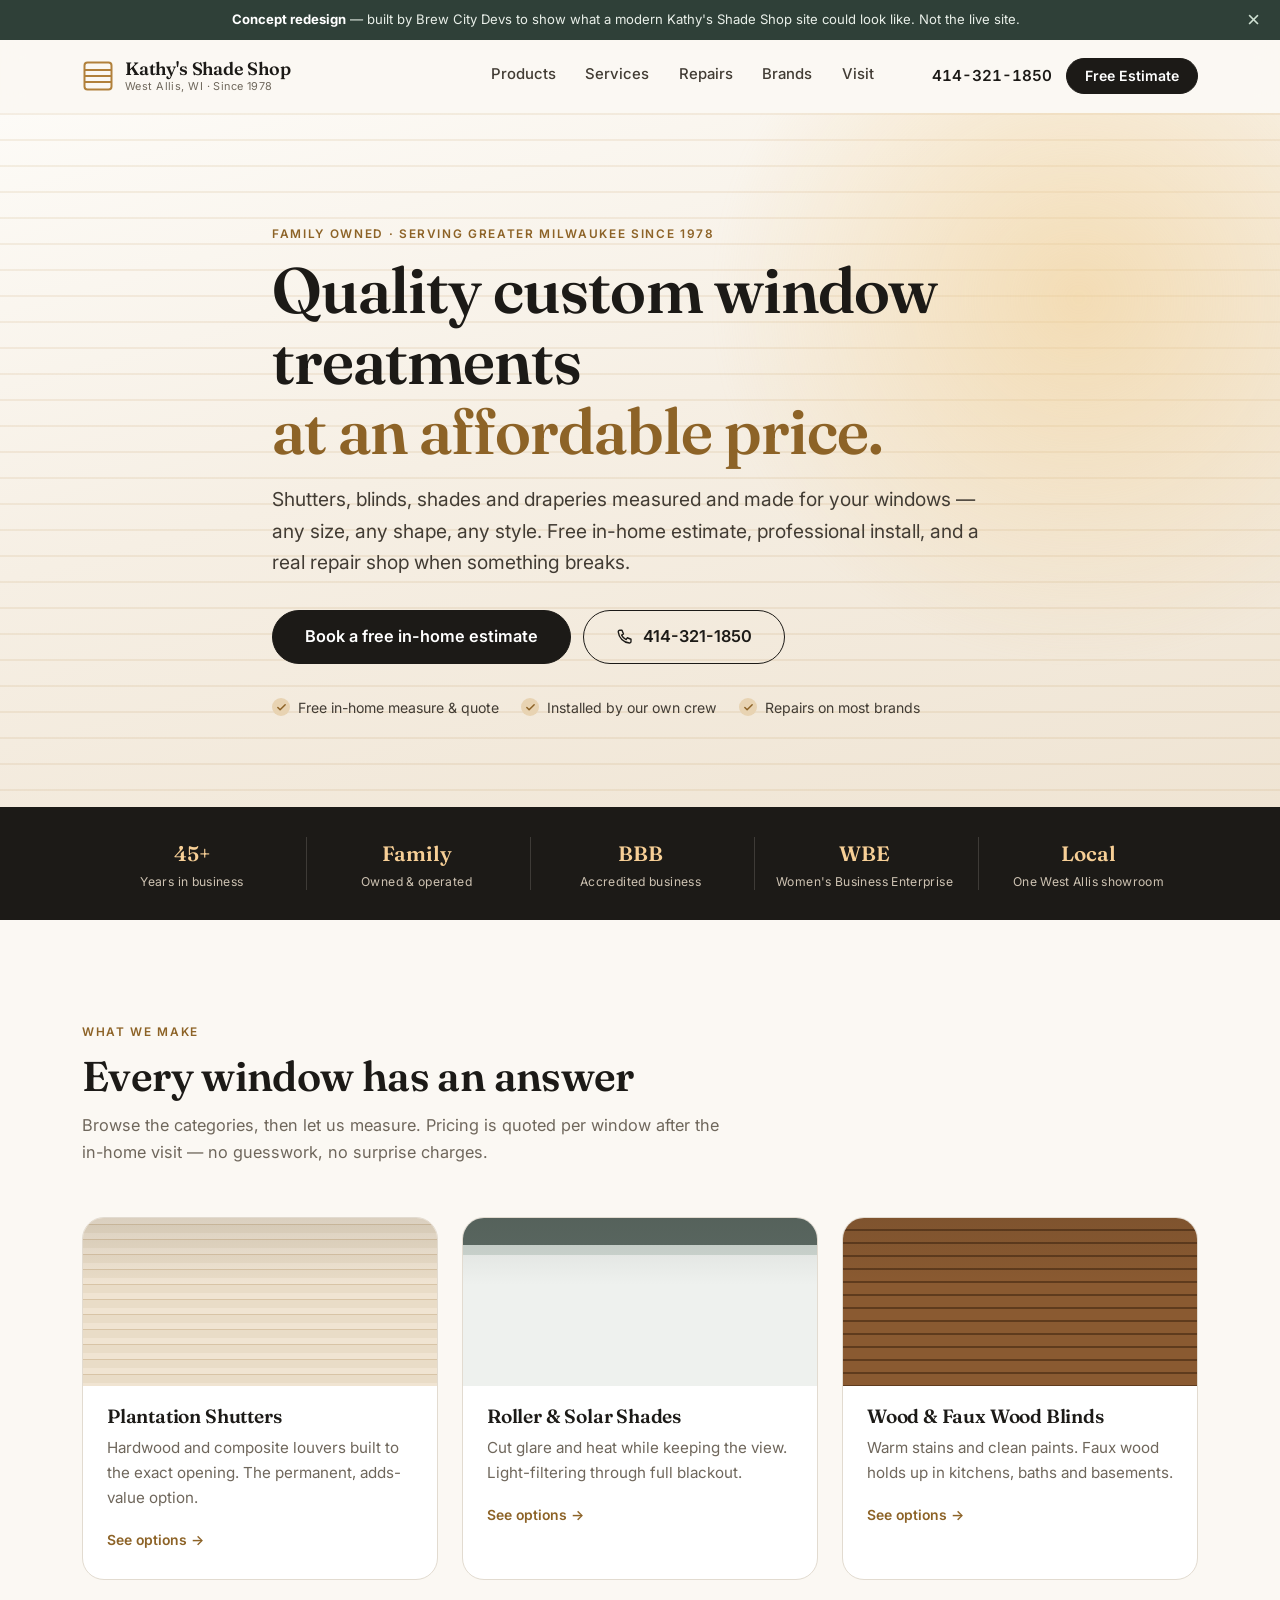
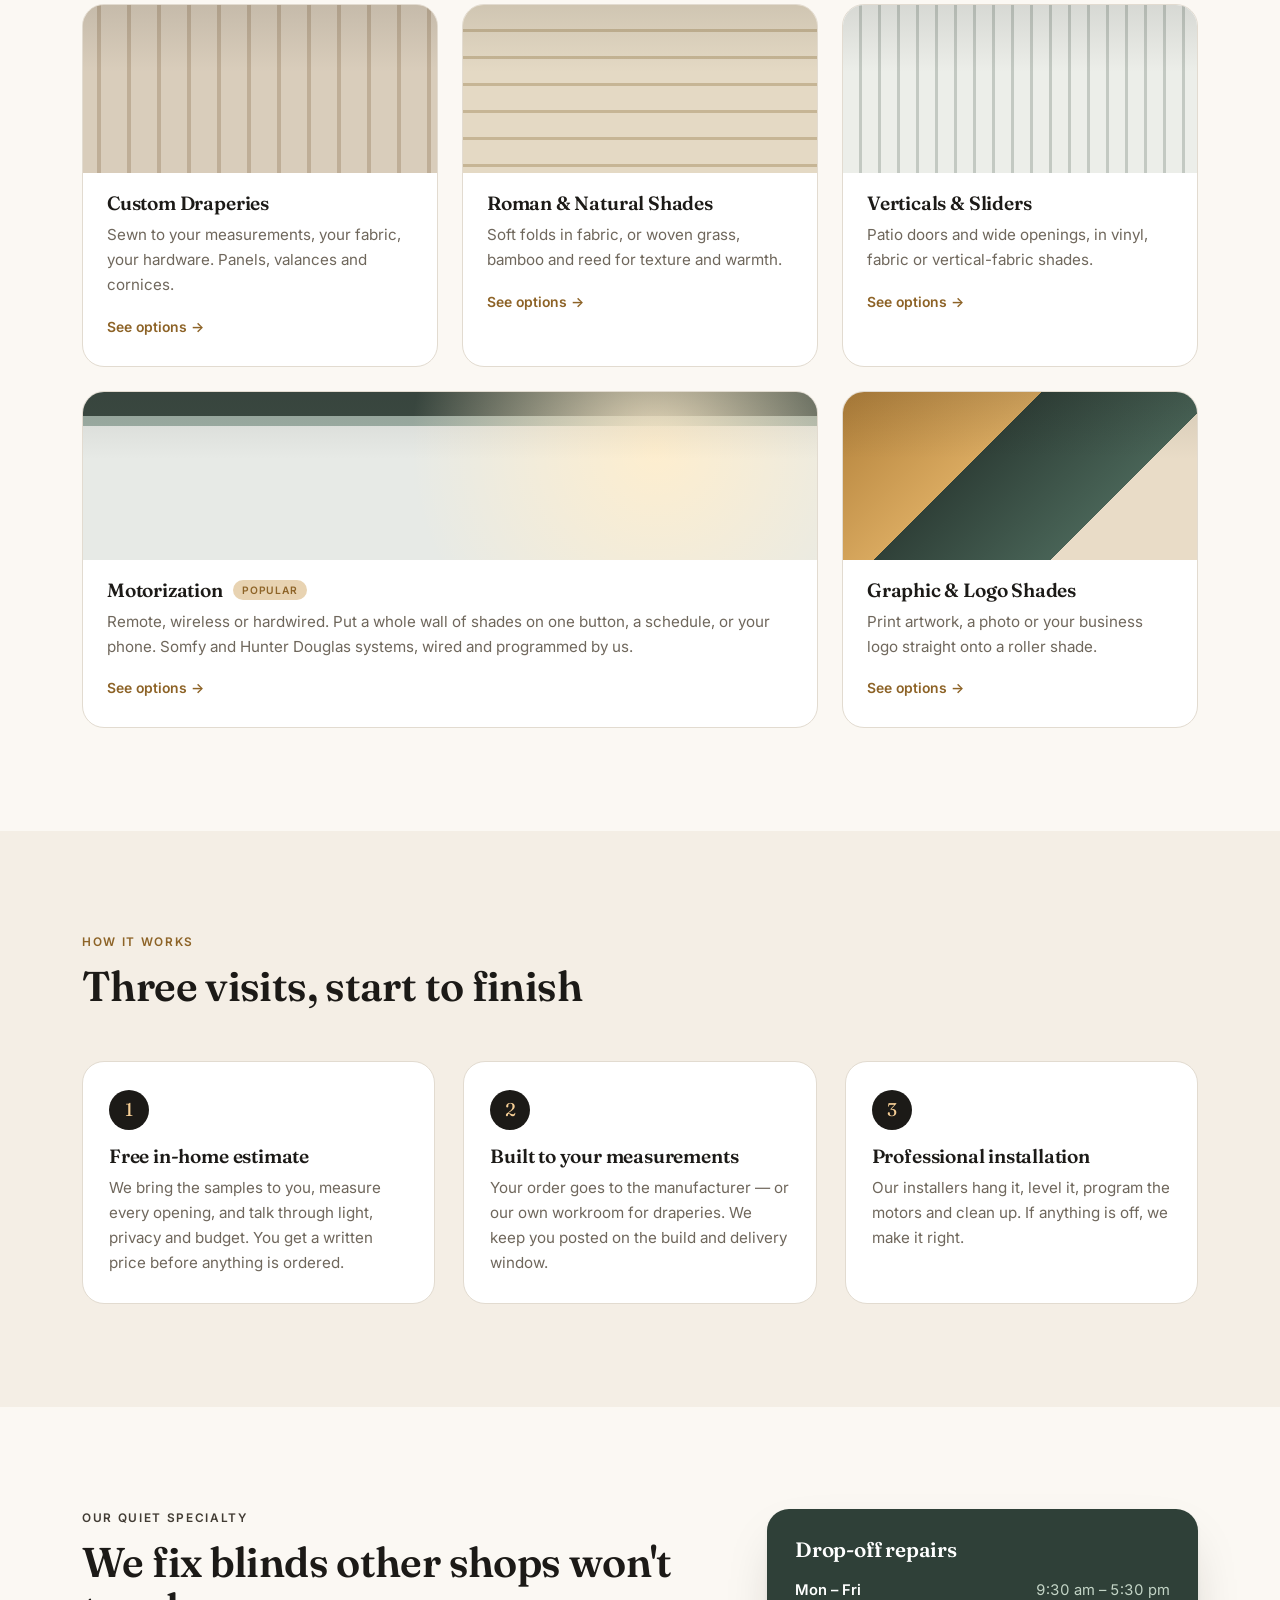
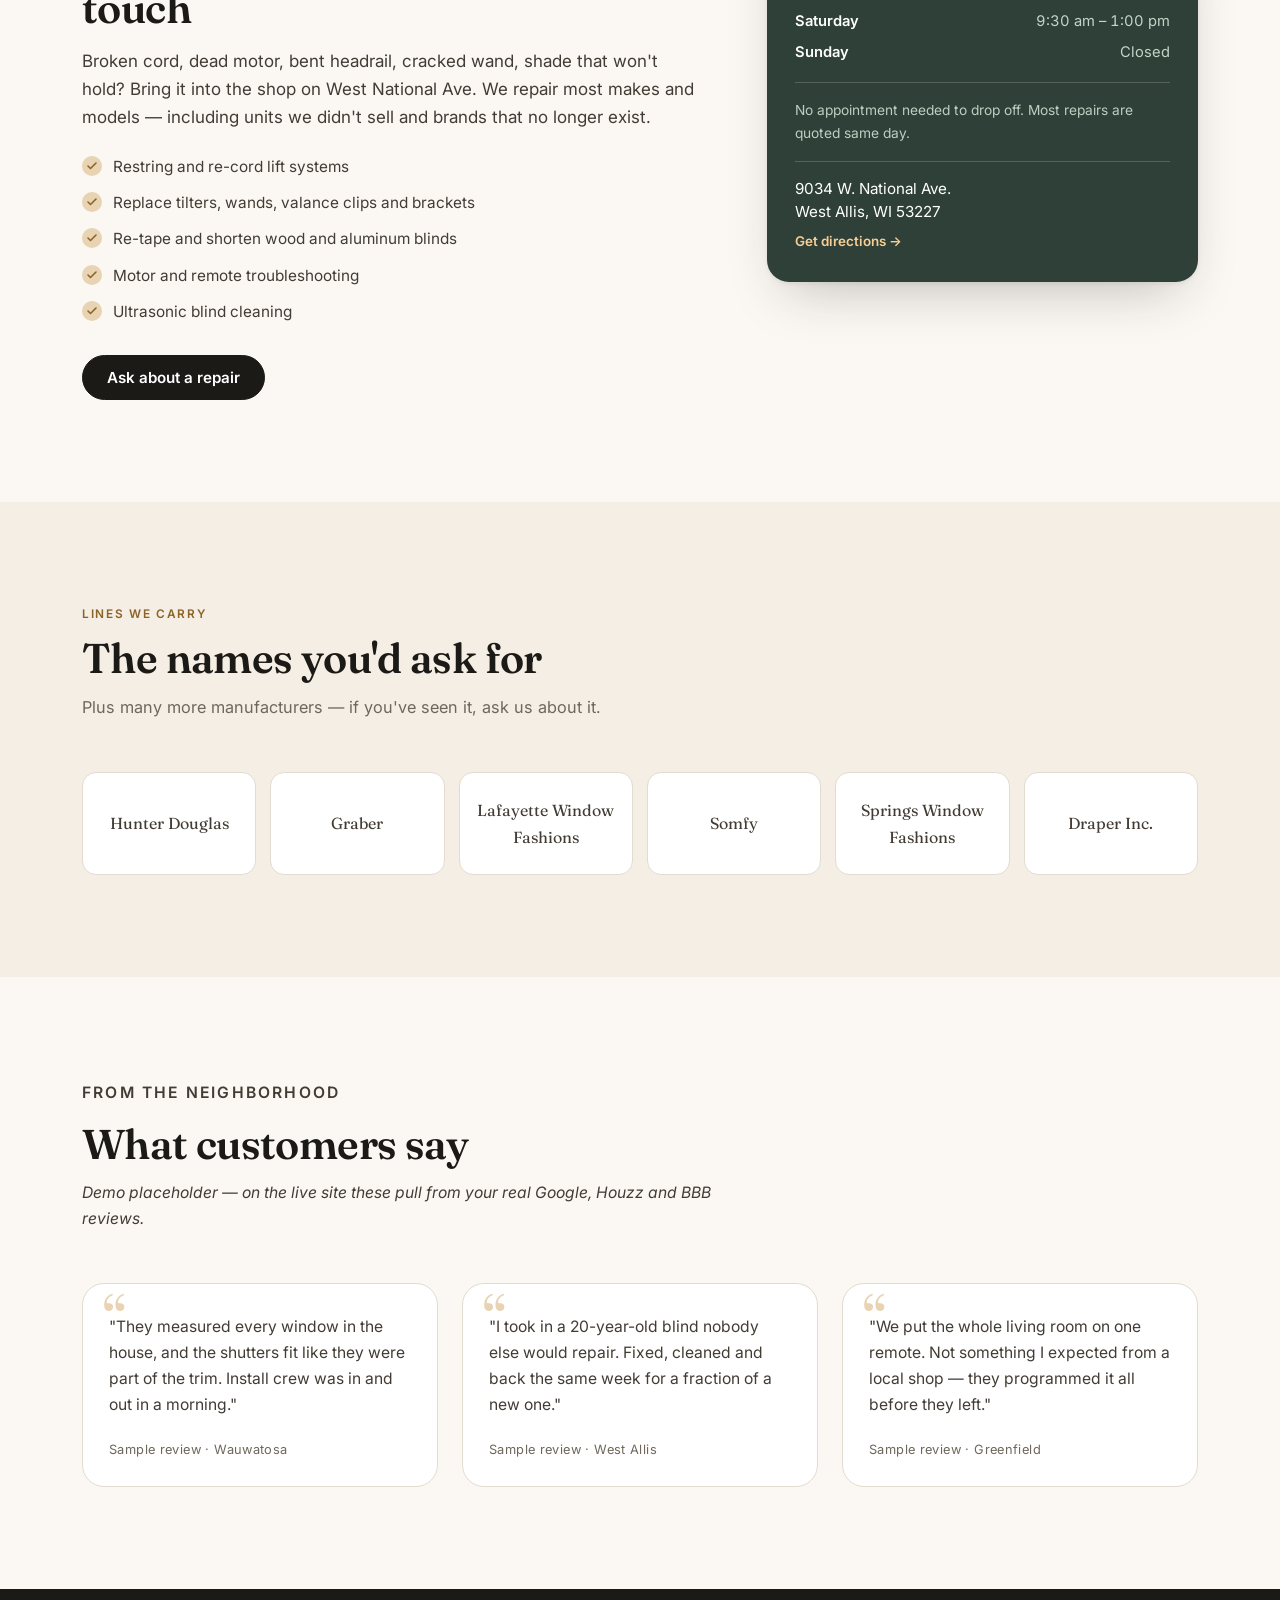
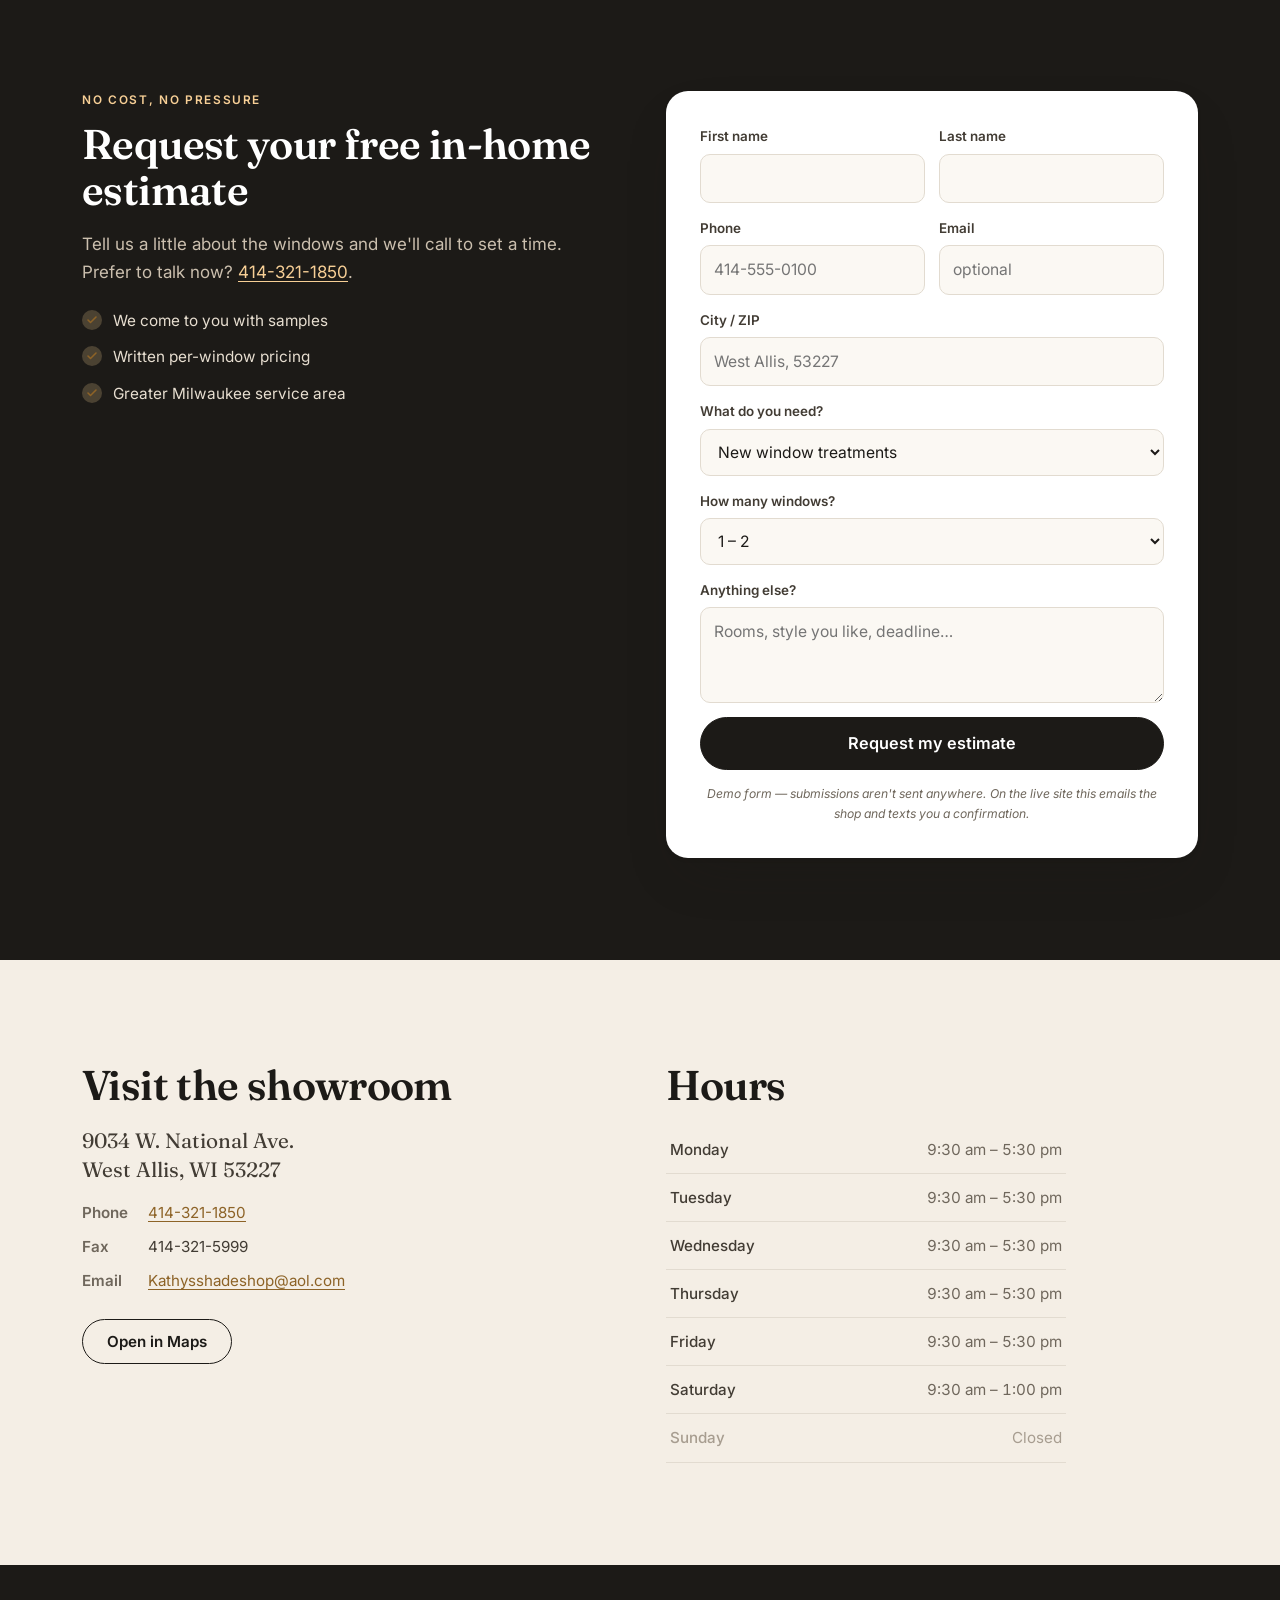
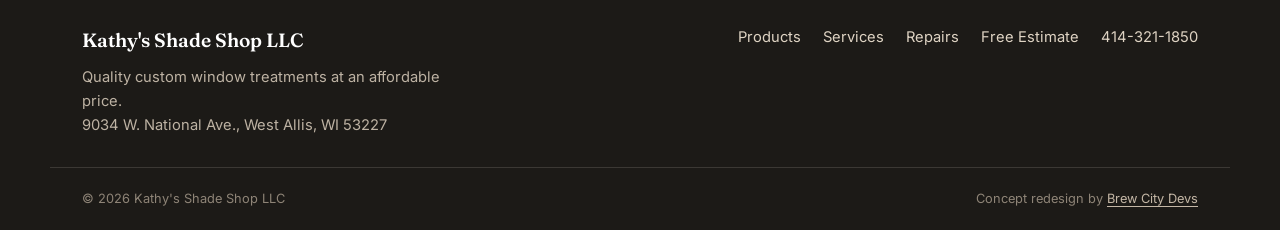
==== index.html @ c7f0d14b "Concept redesign for Kathy's Shade Shop Single-page static mockup built as a prospective-client pitc" ====
<!DOCTYPE html>
<html lang="en">
<head>
<meta charset="utf-8">
<meta name="viewport" content="width=device-width, initial-scale=1">
<title>Kathy's Shade Shop | Custom Window Treatments in West Allis, WI</title>
<meta name="description" content="Family-owned custom window treatment shop in West Allis, WI since 1978. Plantation shutters, blinds, roller shades, draperies and motorization. Free in-home estimates, professional installation and in-shop repairs. Call 414-321-1850.">
<link rel="canonical" href="https://kathysshadeshop.com/">
<!-- Demo only: keep this concept out of search results. Remove on the live site. -->
<meta name="robots" content="noindex, nofollow">
<meta property="og:title" content="Kathy's Shade Shop | Custom Window Treatments in West Allis, WI">
<meta property="og:description" content="Quality custom window treatments at an affordable price. Free in-home estimates. Serving Greater Milwaukee since 1978.">
<meta property="og:type" content="website">
<link rel="preconnect" href="https://fonts.googleapis.com">
<link rel="preconnect" href="https://fonts.gstatic.com" crossorigin>
<link href="https://fonts.googleapis.com/css2?family=Fraunces:opsz,wght@9..144,400;9..144,600;9..144,700&family=Inter:wght@400;500;600;700&display=swap" rel="stylesheet">
<link rel="stylesheet" href="styles.css">
<script type="application/ld+json">
{
  "@context": "https://schema.org",
  "@type": "HomeAndConstructionBusiness",
  "name": "Kathy's Shade Shop LLC",
  "image": "https://kathysshadeshop.com/og.jpg",
  "telephone": "+1-414-321-1850",
  "faxNumber": "+1-414-321-5999",
  "email": "Kathysshadeshop@aol.com",
  "address": {
    "@type": "PostalAddress",
    "streetAddress": "9034 W. National Ave.",
    "addressLocality": "West Allis",
    "addressRegion": "WI",
    "postalCode": "53227",
    "addressCountry": "US"
  },
  "openingHoursSpecification": [
    { "@type": "OpeningHoursSpecification", "dayOfWeek": ["Monday","Tuesday","Wednesday","Thursday","Friday"], "opens": "09:30", "closes": "17:30" },
    { "@type": "OpeningHoursSpecification", "dayOfWeek": "Saturday", "opens": "09:30", "closes": "13:00" }
  ],
  "priceRange": "$$",
  "areaServed": "Greater Milwaukee, WI"
}
</script>
</head>
<body>

<!-- Demo ribbon: remove this block on the live site -->
<div class="ribbon" id="ribbon">
  <span><strong>Concept redesign</strong> &mdash; built by Brew City Devs to show what a modern Kathy's Shade Shop site could look like. Not the live site.</span>
  <button class="ribbon__x" aria-label="Dismiss notice" id="ribbonX">&times;</button>
</div>

<a class="skip" href="#main">Skip to content</a>

<header class="site-header" id="header">
  <div class="wrap site-header__in">
    <a class="brand" href="#top">
      <span class="brand__mark" aria-hidden="true">
        <svg viewBox="0 0 32 32" width="32" height="32" fill="none"><rect x="2.5" y="2.5" width="27" height="27" rx="3" stroke="currentColor" stroke-width="2"/><path d="M2.5 10h27M2.5 16h27M2.5 22h27" stroke="currentColor" stroke-width="2"/></svg>
      </span>
      <span class="brand__txt">
        <strong>Kathy's Shade Shop</strong>
        <small>West Allis, WI &middot; Since 1978</small>
      </span>
    </a>

    <nav class="nav" id="nav" aria-label="Main">
      <a href="#products">Products</a>
      <a href="#services">Services</a>
      <a href="#repairs">Repairs</a>
      <a href="#brands">Brands</a>
      <a href="#visit">Visit</a>
    </nav>

    <div class="site-header__cta">
      <a class="tel" href="tel:+14143211850">414-321-1850</a>
      <a class="btn btn--sm" href="#quote">Free Estimate</a>
    </div>

    <button class="burger" id="burger" aria-label="Open menu" aria-expanded="false" aria-controls="nav">
      <span></span><span></span><span></span>
    </button>
  </div>
</header>

<main id="main">

  <!-- ───────────── HERO ───────────── -->
  <section class="hero" id="top">
    <div class="hero__art" aria-hidden="true">
      <div class="slats"></div>
      <div class="glow"></div>
    </div>
    <div class="wrap hero__in">
      <p class="eyebrow">Family owned &middot; Serving Greater Milwaukee since 1978</p>
      <h1>Quality custom window treatments<br><em>at an affordable price.</em></h1>
      <p class="lede">
        Shutters, blinds, shades and draperies measured and made for your windows &mdash;
        any size, any shape, any style. Free in-home estimate, professional install,
        and a real repair shop when something breaks.
      </p>
      <div class="hero__btns">
        <a class="btn btn--lg" href="#quote">Book a free in-home estimate</a>
        <a class="btn btn--ghost btn--lg" href="tel:+14143211850">
          <svg viewBox="0 0 24 24" width="18" height="18" fill="none" aria-hidden="true"><path d="M5 3h3l2 5-2.5 1.5a12 12 0 006 6L15 13l5 2v3a2 2 0 01-2.2 2A16.5 16.5 0 013 5.2 2 2 0 015 3z" stroke="currentColor" stroke-width="1.8" stroke-linejoin="round"/></svg>
          414-321-1850
        </a>
      </div>
      <ul class="hero__chips">
        <li>Free in-home measure &amp; quote</li>
        <li>Installed by our own crew</li>
        <li>Repairs on most brands</li>
      </ul>
    </div>
  </section>

  <!-- ───────────── TRUST ───────────── -->
  <section class="trust" aria-label="Credentials">
    <div class="wrap trust__in">
      <div class="trust__item"><b>45+</b><span>Years in business</span></div>
      <div class="trust__item"><b>Family</b><span>Owned &amp; operated</span></div>
      <div class="trust__item"><b>BBB</b><span>Accredited business</span></div>
      <div class="trust__item"><b>WBE</b><span>Women's Business Enterprise</span></div>
      <div class="trust__item"><b>Local</b><span>One West Allis showroom</span></div>
    </div>
  </section>

  <!-- ───────────── PRODUCTS ───────────── -->
  <section class="section" id="products">
    <div class="wrap">
      <header class="sec-head">
        <p class="eyebrow">What we make</p>
        <h2>Every window has an answer</h2>
        <p class="sec-head__sub">Browse the categories, then let us measure. Pricing is quoted per window after the in-home visit &mdash; no guesswork, no surprise charges.</p>
      </header>

      <div class="grid cards">
        <article class="card">
          <div class="card__img card__img--shutters" aria-hidden="true"></div>
          <h3>Plantation Shutters</h3>
          <p>Hardwood and composite louvers built to the exact opening. The permanent, adds-value option.</p>
          <span class="card__link">See options &rarr;</span>
        </article>

        <article class="card">
          <div class="card__img card__img--roller" aria-hidden="true"></div>
          <h3>Roller &amp; Solar Shades</h3>
          <p>Cut glare and heat while keeping the view. Light-filtering through full blackout.</p>
          <span class="card__link">See options &rarr;</span>
        </article>

        <article class="card">
          <div class="card__img card__img--wood" aria-hidden="true"></div>
          <h3>Wood &amp; Faux Wood Blinds</h3>
          <p>Warm stains and clean paints. Faux wood holds up in kitchens, baths and basements.</p>
          <span class="card__link">See options &rarr;</span>
        </article>

        <article class="card">
          <div class="card__img card__img--drapes" aria-hidden="true"></div>
          <h3>Custom Draperies</h3>
          <p>Sewn to your measurements, your fabric, your hardware. Panels, valances and cornices.</p>
          <span class="card__link">See options &rarr;</span>
        </article>

        <article class="card">
          <div class="card__img card__img--roman" aria-hidden="true"></div>
          <h3>Roman &amp; Natural Shades</h3>
          <p>Soft folds in fabric, or woven grass, bamboo and reed for texture and warmth.</p>
          <span class="card__link">See options &rarr;</span>
        </article>

        <article class="card">
          <div class="card__img card__img--vertical" aria-hidden="true"></div>
          <h3>Verticals &amp; Sliders</h3>
          <p>Patio doors and wide openings, in vinyl, fabric or vertical-fabric shades.</p>
          <span class="card__link">See options &rarr;</span>
        </article>

        <article class="card card--wide">
          <div class="card__img card__img--motor" aria-hidden="true"></div>
          <h3>Motorization <span class="tag">Popular</span></h3>
          <p>Remote, wireless or hardwired. Put a whole wall of shades on one button, a schedule, or your phone. Somfy and Hunter Douglas systems, wired and programmed by us.</p>
          <span class="card__link">See options &rarr;</span>
        </article>

        <article class="card">
          <div class="card__img card__img--graphic" aria-hidden="true"></div>
          <h3>Graphic &amp; Logo Shades</h3>
          <p>Print artwork, a photo or your business logo straight onto a roller shade.</p>
          <span class="card__link">See options &rarr;</span>
        </article>
      </div>
    </div>
  </section>

  <!-- ───────────── SERVICES ───────────── -->
  <section class="section section--alt" id="services">
    <div class="wrap">
      <header class="sec-head">
        <p class="eyebrow">How it works</p>
        <h2>Three visits, start to finish</h2>
      </header>

      <ol class="steps">
        <li>
          <span class="steps__n">1</span>
          <h3>Free in-home estimate</h3>
          <p>We bring the samples to you, measure every opening, and talk through light, privacy and budget. You get a written price before anything is ordered.</p>
        </li>
        <li>
          <span class="steps__n">2</span>
          <h3>Built to your measurements</h3>
          <p>Your order goes to the manufacturer &mdash; or our own workroom for draperies. We keep you posted on the build and delivery window.</p>
        </li>
        <li>
          <span class="steps__n">3</span>
          <h3>Professional installation</h3>
          <p>Our installers hang it, level it, program the motors and clean up. If anything is off, we make it right.</p>
        </li>
      </ol>
    </div>
  </section>

  <!-- ───────────── REPAIRS ───────────── -->
  <section class="section split" id="repairs">
    <div class="wrap split__in">
      <div class="split__text">
        <p class="eyebrow">Our quiet specialty</p>
        <h2>We fix blinds other shops won't touch</h2>
        <p>Broken cord, dead motor, bent headrail, cracked wand, shade that won't hold? Bring it into the shop on West National Ave. We repair most makes and models &mdash; including units we didn't sell and brands that no longer exist.</p>
        <ul class="ticks">
          <li>Restring and re-cord lift systems</li>
          <li>Replace tilters, wands, valance clips and brackets</li>
          <li>Re-tape and shorten wood and aluminum blinds</li>
          <li>Motor and remote troubleshooting</li>
          <li>Ultrasonic blind cleaning</li>
        </ul>
        <a class="btn" href="#quote">Ask about a repair</a>
      </div>
      <aside class="repair-card">
        <h3>Drop-off repairs</h3>
        <p class="repair-card__hours">
          <b>Mon &ndash; Fri</b><span>9:30 am &ndash; 5:30 pm</span>
          <b>Saturday</b><span>9:30 am &ndash; 1:00 pm</span>
          <b>Sunday</b><span>Closed</span>
        </p>
        <p class="repair-card__note">No appointment needed to drop off. Most repairs are quoted same day.</p>
        <a class="repair-card__addr" href="https://maps.google.com/?q=9034+W+National+Ave,+West+Allis,+WI+53227" target="_blank" rel="noopener">
          9034 W. National Ave.<br>West Allis, WI 53227
          <span>Get directions &rarr;</span>
        </a>
      </aside>
    </div>
  </section>

  <!-- ───────────── BRANDS ───────────── -->
  <section class="section section--alt" id="brands">
    <div class="wrap">
      <header class="sec-head">
        <p class="eyebrow">Lines we carry</p>
        <h2>The names you'd ask for</h2>
        <p class="sec-head__sub">Plus many more manufacturers &mdash; if you've seen it, ask us about it.</p>
      </header>
      <ul class="brands">
        <li>Hunter Douglas</li>
        <li>Graber</li>
        <li>Lafayette Window Fashions</li>
        <li>Somfy</li>
        <li>Springs Window Fashions</li>
        <li>Draper Inc.</li>
      </ul>
    </div>
  </section>

  <!-- ───────────── TESTIMONIALS (placeholder copy) ───────────── -->
  <section class="section quotes" aria-label="Customer reviews">
    <div class="wrap">
      <header class="sec-head">
        <p class="eyebrow">From the neighborhood</p>
        <h2>What customers say</h2>
        <p class="sec-head__sub demo-note">Demo placeholder &mdash; on the live site these pull from your real Google, Houzz and BBB reviews.</p>
      </header>
      <div class="grid quotes__grid">
        <blockquote>
          <p>"They measured every window in the house, and the shutters fit like they were part of the trim. Install crew was in and out in a morning."</p>
          <cite>Sample review &middot; Wauwatosa</cite>
        </blockquote>
        <blockquote>
          <p>"I took in a 20-year-old blind nobody else would repair. Fixed, cleaned and back the same week for a fraction of a new one."</p>
          <cite>Sample review &middot; West Allis</cite>
        </blockquote>
        <blockquote>
          <p>"We put the whole living room on one remote. Not something I expected from a local shop &mdash; they programmed it all before they left."</p>
          <cite>Sample review &middot; Greenfield</cite>
        </blockquote>
      </div>
    </div>
  </section>

  <!-- ───────────── QUOTE FORM ───────────── -->
  <section class="section quote" id="quote">
    <div class="wrap quote__in">
      <div class="quote__copy">
        <p class="eyebrow">No cost, no pressure</p>
        <h2>Request your free in-home estimate</h2>
        <p>Tell us a little about the windows and we'll call to set a time. Prefer to talk now? <a href="tel:+14143211850">414-321-1850</a>.</p>
        <ul class="ticks ticks--light">
          <li>We come to you with samples</li>
          <li>Written per-window pricing</li>
          <li>Greater Milwaukee service area</li>
        </ul>
      </div>

      <form class="form" id="quoteForm" novalidate>
        <div class="form__row">
          <label>First name<input type="text" name="first" required autocomplete="given-name"></label>
          <label>Last name<input type="text" name="last" required autocomplete="family-name"></label>
        </div>
        <div class="form__row">
          <label>Phone<input type="tel" name="phone" required autocomplete="tel" placeholder="414-555-0100"></label>
          <label>Email<input type="email" name="email" autocomplete="email" placeholder="optional"></label>
        </div>
        <label>City / ZIP<input type="text" name="city" autocomplete="address-level2" placeholder="West Allis, 53227"></label>
        <label>What do you need?
          <select name="need">
            <option>New window treatments</option>
            <option>Motorization</option>
            <option>Repair an existing blind or shade</option>
            <option>Commercial / business project</option>
            <option>Not sure yet</option>
          </select>
        </label>
        <label>How many windows?
          <select name="count">
            <option>1 &ndash; 2</option>
            <option>3 &ndash; 5</option>
            <option>6 &ndash; 10</option>
            <option>Whole house</option>
          </select>
        </label>
        <label>Anything else?<textarea name="notes" rows="3" placeholder="Rooms, style you like, deadline&hellip;"></textarea></label>
        <button class="btn btn--lg btn--full" type="submit">Request my estimate</button>
        <p class="form__fine">Demo form &mdash; submissions aren't sent anywhere. On the live site this emails the shop and texts you a confirmation.</p>
        <p class="form__ok" id="formOk" role="status" hidden>Thanks! On the live site, Kathy's would have this in the inbox already. We'd call within one business day.</p>
      </form>
    </div>
  </section>

  <!-- ───────────── VISIT ───────────── -->
  <section class="section section--alt" id="visit">
    <div class="wrap visit">
      <div class="visit__col">
        <h2>Visit the showroom</h2>
        <p class="visit__addr">9034 W. National Ave.<br>West Allis, WI 53227</p>
        <dl class="visit__dl">
          <dt>Phone</dt><dd><a href="tel:+14143211850">414-321-1850</a></dd>
          <dt>Fax</dt><dd>414-321-5999</dd>
          <dt>Email</dt><dd><a href="mailto:Kathysshadeshop@aol.com">Kathysshadeshop@aol.com</a></dd>
        </dl>
        <a class="btn btn--ghost" href="https://maps.google.com/?q=9034+W+National+Ave,+West+Allis,+WI+53227" target="_blank" rel="noopener">Open in Maps</a>
      </div>
      <div class="visit__col">
        <h2>Hours</h2>
        <table class="hours">
          <tr><th>Monday</th><td>9:30 am &ndash; 5:30 pm</td></tr>
          <tr><th>Tuesday</th><td>9:30 am &ndash; 5:30 pm</td></tr>
          <tr><th>Wednesday</th><td>9:30 am &ndash; 5:30 pm</td></tr>
          <tr><th>Thursday</th><td>9:30 am &ndash; 5:30 pm</td></tr>
          <tr><th>Friday</th><td>9:30 am &ndash; 5:30 pm</td></tr>
          <tr><th>Saturday</th><td>9:30 am &ndash; 1:00 pm</td></tr>
          <tr class="is-closed"><th>Sunday</th><td>Closed</td></tr>
        </table>
      </div>
    </div>
  </section>

</main>

<footer class="site-footer">
  <div class="wrap site-footer__in">
    <div>
      <strong>Kathy's Shade Shop LLC</strong>
      <p>Quality custom window treatments at an affordable price.<br>9034 W. National Ave., West Allis, WI 53227</p>
    </div>
    <nav aria-label="Footer">
      <a href="#products">Products</a>
      <a href="#services">Services</a>
      <a href="#repairs">Repairs</a>
      <a href="#quote">Free Estimate</a>
      <a href="tel:+14143211850">414-321-1850</a>
    </nav>
  </div>
  <div class="wrap site-footer__fine">
    <span>&copy; <span id="yr">2026</span> Kathy's Shade Shop LLC</span>
    <span>Concept redesign by <a href="#top">Brew City Devs</a></span>
  </div>
</footer>

<!-- Mobile sticky action bar -->
<div class="dock">
  <a href="tel:+14143211850">
    <svg viewBox="0 0 24 24" width="18" height="18" fill="none" aria-hidden="true"><path d="M5 3h3l2 5-2.5 1.5a12 12 0 006 6L15 13l5 2v3a2 2 0 01-2.2 2A16.5 16.5 0 013 5.2 2 2 0 015 3z" stroke="currentColor" stroke-width="1.8" stroke-linejoin="round"/></svg>
    Call
  </a>
  <a href="#quote" class="dock__primary">Free Estimate</a>
</div>

<script src="script.js"></script>
</body>
</html>
---- styles.css ----
/* ============================================================
   Kathy's Shade Shop — concept redesign
   Brew City Devs. Single stylesheet, no build step.
   ============================================================ */

:root{
  --ink:#1c1a17;
  --ink-2:#423c34;
  --muted:#6f675c;
  --line:#e2dbd0;
  --paper:#fbf8f3;
  --paper-2:#f4eee5;
  --white:#fff;

  --brass:#b1803a;
  --brass-dk:#8d6327;
  --brass-lt:#e8d3b2;
  --forest:#2f4038;

  --r:14px;
  --r-lg:22px;
  --shadow:0 1px 2px rgba(28,26,23,.05), 0 8px 24px -12px rgba(28,26,23,.18);
  --shadow-lg:0 2px 4px rgba(28,26,23,.05), 0 24px 56px -20px rgba(28,26,23,.28);
  --wrap:1180px;
  --head-h:72px;
}

*,*::before,*::after{box-sizing:border-box}
html{scroll-behavior:smooth;scroll-padding-top:calc(var(--head-h) + 16px);-webkit-text-size-adjust:100%}
body{
  margin:0;
  background:var(--paper);
  color:var(--ink);
  font:400 17px/1.65 Inter,system-ui,-apple-system,"Segoe UI",sans-serif;
  -webkit-font-smoothing:antialiased;
}
img{max-width:100%;display:block}
a{color:var(--brass-dk);text-decoration-thickness:1px;text-underline-offset:3px}
h1,h2,h3{font-family:Fraunces,Georgia,serif;font-weight:600;line-height:1.1;letter-spacing:-.015em;margin:0}
h1{font-size:clamp(2.3rem,5.4vw,4rem)}
h2{font-size:clamp(1.75rem,3.4vw,2.6rem)}
h3{font-size:1.2rem;letter-spacing:-.01em}
p{margin:0 0 1rem}
.wrap{max-width:var(--wrap);margin-inline:auto;padding-inline:clamp(18px,4vw,32px)}

.skip{position:absolute;left:-9999px}
.skip:focus{left:12px;top:12px;z-index:200;background:var(--ink);color:#fff;padding:10px 16px;border-radius:8px}
:focus-visible{outline:2.5px solid var(--brass);outline-offset:3px;border-radius:4px}

.eyebrow{
  font-size:.74rem;font-weight:600;letter-spacing:.14em;text-transform:uppercase;
  color:var(--brass-dk);margin:0 0 .7rem;
}

/* ---------- demo ribbon ---------- */
.ribbon{
  display:flex;align-items:center;gap:14px;justify-content:center;
  background:var(--forest);color:#e9efe9;
  font-size:.82rem;padding:9px 48px 9px 20px;text-align:center;position:relative;
}
.ribbon strong{color:#fff}
.ribbon.is-gone{display:none}
.ribbon__x{
  position:absolute;right:12px;top:50%;transform:translateY(-50%);
  background:none;border:0;color:#cfe0d2;font-size:1.4rem;line-height:1;cursor:pointer;padding:4px 8px;
}
.ribbon__x:hover{color:#fff}

/* ---------- header ---------- */
.site-header{
  position:sticky;top:0;z-index:100;
  background:rgba(251,248,243,.86);
  backdrop-filter:blur(12px);
  border-bottom:1px solid transparent;
  transition:border-color .2s,box-shadow .2s;
}
.site-header.is-stuck{border-bottom-color:var(--line);box-shadow:0 6px 24px -18px rgba(28,26,23,.5)}
.site-header__in{display:flex;align-items:center;gap:clamp(12px,3vw,34px);min-height:var(--head-h)}

.brand{display:flex;align-items:center;gap:11px;text-decoration:none;color:var(--ink);flex:0 0 auto}
.brand__mark{color:var(--brass);display:grid;place-items:center}
.brand__txt{display:flex;flex-direction:column;line-height:1.15}
.brand__txt strong{font-family:Fraunces,Georgia,serif;font-size:1.12rem;font-weight:600;letter-spacing:-.01em}
.brand__txt small{font-size:.68rem;color:var(--muted);letter-spacing:.04em}

.nav{display:flex;gap:clamp(10px,2vw,26px);margin-left:auto}
.nav a{
  color:var(--ink-2);text-decoration:none;font-size:.93rem;font-weight:500;
  padding:6px 2px;border-bottom:2px solid transparent;white-space:nowrap;
}
.nav a:hover{color:var(--ink);border-bottom-color:var(--brass)}

.site-header__cta{display:flex;align-items:center;gap:14px;margin-left:clamp(8px,2vw,22px)}
.tel{
  font-variant-numeric:tabular-nums;font-weight:600;font-size:.95rem;
  color:var(--ink);text-decoration:none;white-space:nowrap;
}
.tel:hover{color:var(--brass-dk)}

.burger{display:none;background:none;border:0;padding:10px;cursor:pointer;margin-left:auto}
.burger span{display:block;width:24px;height:2px;background:var(--ink);border-radius:2px}
.burger span+span{margin-top:6px}

/* ---------- buttons ---------- */
.btn{
  --bg:var(--ink); --fg:#fff;
  display:inline-flex;align-items:center;justify-content:center;gap:9px;
  background:var(--bg);color:var(--fg);
  font:600 .95rem/1 Inter,sans-serif;
  padding:14px 24px;border:1.5px solid var(--bg);border-radius:999px;
  text-decoration:none;cursor:pointer;white-space:nowrap;
  transition:transform .12s,background .18s,box-shadow .18s;
}
.btn:hover{background:var(--brass-dk);border-color:var(--brass-dk);transform:translateY(-1px);box-shadow:var(--shadow)}
.btn--sm{padding:10px 18px;font-size:.88rem}
.btn--lg{padding:17px 32px;font-size:1.02rem}
.btn--full{width:100%}
.btn--ghost{--bg:transparent;--fg:var(--ink);border-color:var(--ink)}
.btn--ghost:hover{--fg:#fff}

/* ---------- hero ---------- */
.hero{position:relative;overflow:hidden;padding:clamp(56px,9vw,112px) 0 clamp(52px,7vw,88px)}
.hero__art{position:absolute;inset:0;z-index:0}
.hero__art .slats{
  position:absolute;inset:0;
  background:
    repeating-linear-gradient(180deg,
      rgba(177,128,58,.11) 0 2px,
      rgba(177,128,58,0) 2px 26px),
    linear-gradient(165deg,#fdfbf7 0%,#f6efe4 45%,#efe4d3 100%);
}
.hero__art .glow{
  position:absolute;top:-28%;right:-14%;width:60vw;height:60vw;max-width:760px;max-height:760px;
  background:radial-gradient(circle at 50% 50%,rgba(241,205,142,.55),rgba(241,205,142,0) 68%);
  filter:blur(6px);
}
.hero__in{position:relative;z-index:1;max-width:800px}
.hero h1{margin-bottom:1.1rem}
.hero h1 em{font-style:normal;color:var(--brass-dk)}
.lede{font-size:clamp(1.03rem,1.6vw,1.2rem);color:var(--ink-2);max-width:60ch;margin-bottom:1.9rem}
.hero__btns{display:flex;flex-wrap:wrap;gap:12px}
.hero__chips{
  list-style:none;display:flex;flex-wrap:wrap;gap:10px 22px;
  margin:2rem 0 0;padding:0;font-size:.88rem;color:var(--ink-2);
}
.hero__chips li{display:flex;align-items:center;gap:8px}
.hero__chips li::before{
  content:"";width:18px;height:18px;flex:0 0 18px;border-radius:50%;
  background:var(--brass-lt) url("data:image/svg+xml,%3Csvg xmlns='http://www.w3.org/2000/svg' viewBox='0 0 24 24' fill='none' stroke='%238d6327' stroke-width='3.2' stroke-linecap='round' stroke-linejoin='round'%3E%3Cpath d='M20 6L9 17l-5-5'/%3E%3C/svg%3E") center/11px no-repeat;
}

/* ---------- trust strip ---------- */
.trust{background:var(--ink);color:#f3ece1}
.trust__in{
  display:grid;grid-template-columns:repeat(5,1fr);
  gap:4px;padding-block:clamp(22px,3vw,30px);text-align:center;
}
.trust__item{display:flex;flex-direction:column;gap:3px;padding-inline:8px}
.trust__item+.trust__item{border-left:1px solid rgba(243,236,225,.16)}
.trust__item b{font-family:Fraunces,Georgia,serif;font-size:1.3rem;font-weight:600;color:#f7cf96}
.trust__item span{font-size:.76rem;letter-spacing:.03em;color:#cdc2b2;line-height:1.35}

/* ---------- sections ---------- */
.section{padding-block:clamp(56px,8vw,104px)}
.section--alt{background:var(--paper-2)}
.sec-head{max-width:640px;margin-bottom:clamp(30px,4vw,52px)}
.sec-head__sub{color:var(--muted);margin:.8rem 0 0;font-size:1.02rem}
.demo-note{font-size:.88rem;font-style:italic;color:var(--brass-dk)}

.grid{display:grid;gap:clamp(16px,2vw,24px)}
.cards{grid-template-columns:repeat(auto-fill,minmax(270px,1fr))}

/* ---------- product cards ---------- */
.card{
  background:var(--white);border:1px solid var(--line);border-radius:var(--r-lg);
  padding:0 24px 26px;overflow:hidden;
  transition:transform .16s,box-shadow .2s,border-color .2s;
}
.card:hover{transform:translateY(-3px);box-shadow:var(--shadow-lg);border-color:var(--brass-lt)}
.card--wide{grid-column:span 2}
.card__img{margin:0 -24px 20px;height:168px;position:relative}
.card h3{margin-bottom:.5rem;display:flex;align-items:center;gap:10px;flex-wrap:wrap}
.card p{color:var(--muted);font-size:.95rem;margin-bottom:.9rem}
.card__link{font-size:.87rem;font-weight:600;color:var(--brass-dk)}
.tag{
  font:600 .64rem/1 Inter,sans-serif;letter-spacing:.09em;text-transform:uppercase;
  background:var(--brass-lt);color:var(--brass-dk);padding:5px 9px;border-radius:999px;
}

/* CSS-drawn product art — placeholders for real photography */
.card__img--shutters{
  background:
    repeating-linear-gradient(180deg,#f0e4d2 0 6px,#d8c4a6 6px 7px,#e9dcc7 7px 15px),
    #e9dcc7;
}
.card__img--roller{
  background:linear-gradient(180deg,#5c6a63 0 16%,#cfd8d2 16% 22%,#eef1ee 22% 100%);
}
.card__img--wood{
  background:repeating-linear-gradient(180deg,#8a5a31 0 11px,#5f3b1d 11px 13px);
}
.card__img--drapes{
  background:
    repeating-linear-gradient(90deg,#d9cdbb 0 14px,#bfae97 14px 18px,#d9cdbb 18px 30px),
    #cdbfa9;
}
.card__img--roman{
  background:
    repeating-linear-gradient(180deg,#e4d9c4 0 24px,#c6b595 24px 27px),
    #e4d9c4;
}
.card__img--vertical{
  background:repeating-linear-gradient(90deg,#eceee9 0 16px,#c3c9c2 16px 19px);
}
.card__img--motor{
  background:
    radial-gradient(circle at 78% 34%,rgba(255,238,205,.95),rgba(255,238,205,0) 42%),
    linear-gradient(180deg,#3b4a42 0 14%,#9fb0a6 14% 20%,#e7eae6 20% 100%);
}
.card__img--graphic{
  background:
    linear-gradient(135deg,#b1803a 0%,#d9a95f 38%,#2f4038 38%,#486356 72%,#e9dcc7 72%);
}
.card__img::after{
  content:"";position:absolute;inset:0;
  background:linear-gradient(180deg,rgba(28,26,23,.1),rgba(28,26,23,0) 40%);
}

/* ---------- steps ---------- */
.steps{
  list-style:none;margin:0;padding:0;counter-reset:s;
  display:grid;gap:clamp(18px,2.4vw,28px);grid-template-columns:repeat(auto-fit,minmax(260px,1fr));
}
.steps li{
  background:var(--white);border:1px solid var(--line);border-radius:var(--r-lg);
  padding:28px 26px;position:relative;
}
.steps__n{
  display:grid;place-items:center;width:40px;height:40px;border-radius:50%;
  background:var(--ink);color:#f7cf96;
  font-family:Fraunces,Georgia,serif;font-size:1.15rem;margin-bottom:16px;
}
.steps h3{margin-bottom:.5rem}
.steps p{color:var(--muted);font-size:.95rem;margin:0}

/* ---------- split / repairs ---------- */
.split__in{display:grid;gap:clamp(28px,4vw,56px);grid-template-columns:1.25fr .85fr;align-items:start}
.split__text h2{margin-bottom:1rem}
.split__text>p{color:var(--ink-2);max-width:56ch}
.ticks{list-style:none;margin:1.4rem 0 1.9rem;padding:0;display:grid;gap:11px}
.ticks li{display:flex;gap:11px;font-size:.96rem;color:var(--ink-2)}
.ticks li::before{
  content:"";width:20px;height:20px;flex:0 0 20px;margin-top:2px;border-radius:50%;
  background:var(--brass-lt) url("data:image/svg+xml,%3Csvg xmlns='http://www.w3.org/2000/svg' viewBox='0 0 24 24' fill='none' stroke='%238d6327' stroke-width='3.2' stroke-linecap='round' stroke-linejoin='round'%3E%3Cpath d='M20 6L9 17l-5-5'/%3E%3C/svg%3E") center/12px no-repeat;
}
.ticks--light li{color:#e7ded0}
.ticks--light li::before{background-color:rgba(247,207,150,.22)}

.repair-card{
  background:var(--forest);color:#e9efe9;border-radius:var(--r-lg);
  padding:30px 28px;box-shadow:var(--shadow-lg);
}
.repair-card h3{color:#fff;margin-bottom:1rem;font-size:1.3rem}
.repair-card__hours{
  display:grid;grid-template-columns:auto 1fr;gap:7px 18px;
  font-size:.92rem;margin-bottom:1.1rem;
}
.repair-card__hours b{font-weight:600;color:#fff}
.repair-card__hours span{color:#c3d4c6;text-align:right;font-variant-numeric:tabular-nums}
.repair-card__note{font-size:.86rem;color:#bdcfc1;border-top:1px solid rgba(233,239,233,.2);padding-top:1rem}
.repair-card__addr{
  display:block;color:#fff;text-decoration:none;font-size:.95rem;line-height:1.5;
  border-top:1px solid rgba(233,239,233,.2);padding-top:1rem;
}
.repair-card__addr span{display:block;margin-top:8px;font-size:.84rem;font-weight:600;color:#f7cf96}
.repair-card__addr:hover span{text-decoration:underline}

/* ---------- brands ---------- */
.brands{
  list-style:none;margin:0;padding:0;
  display:grid;gap:14px;grid-template-columns:repeat(auto-fit,minmax(170px,1fr));
}
.brands li{
  background:var(--white);border:1px solid var(--line);border-radius:var(--r);
  padding:24px 16px;text-align:center;
  font-family:Fraunces,Georgia,serif;font-size:1rem;color:var(--ink-2);
  display:grid;place-items:center;min-height:86px;
}

/* ---------- testimonials ---------- */
.quotes__grid{grid-template-columns:repeat(auto-fit,minmax(260px,1fr))}
.quotes blockquote{
  margin:0;background:var(--white);border:1px solid var(--line);border-radius:var(--r-lg);
  padding:30px 26px 24px;position:relative;
}
.quotes blockquote::before{
  content:"\201C";position:absolute;top:4px;left:20px;
  font-family:Fraunces,Georgia,serif;font-size:4rem;color:var(--brass-lt);line-height:1;
}
.quotes p{position:relative;color:var(--ink-2);font-size:.98rem;margin-bottom:1rem}
.quotes cite{font-size:.8rem;color:var(--muted);font-style:normal;letter-spacing:.03em}

/* ---------- quote form ---------- */
.quote{background:var(--ink);color:#f3ece1}
.quote__in{display:grid;gap:clamp(30px,4vw,60px);grid-template-columns:1fr 1fr;align-items:start}
.quote h2{color:#fff;margin-bottom:1rem}
.quote__copy>p{color:#cbbfae}
.quote__copy a{color:#f7cf96}
.quote .eyebrow{color:#f7cf96}

.form{
  background:var(--white);border-radius:var(--r-lg);padding:clamp(22px,3vw,34px);
  display:grid;gap:14px;color:var(--ink);box-shadow:var(--shadow-lg);
}
.form__row{display:grid;grid-template-columns:1fr 1fr;gap:14px}
.form label{display:grid;gap:6px;font-size:.84rem;font-weight:600;color:var(--ink-2)}
.form input,.form select,.form textarea{
  font:400 .98rem/1.5 Inter,sans-serif;color:var(--ink);
  background:var(--paper);border:1.5px solid var(--line);border-radius:10px;
  padding:12px 13px;width:100%;
}
.form input:focus,.form select:focus,.form textarea:focus{
  outline:none;border-color:var(--brass);background:#fff;box-shadow:0 0 0 3px rgba(177,128,58,.14);
}
.form textarea{resize:vertical;min-height:80px}
.form__fine{font-size:.76rem;color:var(--muted);margin:0;text-align:center;font-style:italic}
.form__ok{
  margin:0;background:#edf5ee;border:1.5px solid #a9cfb2;border-radius:10px;
  padding:13px 15px;font-size:.88rem;color:#2f4038;
}

/* ---------- visit ---------- */
.visit{display:grid;gap:clamp(28px,4vw,64px);grid-template-columns:1fr 1fr}
.visit h2{margin-bottom:1.1rem}
.visit__addr{font-family:Fraunces,Georgia,serif;font-size:1.3rem;line-height:1.4;color:var(--ink-2)}
.visit__dl{display:grid;grid-template-columns:auto 1fr;gap:9px 20px;margin:0 0 1.6rem;font-size:.95rem}
.visit__dl dt{font-weight:600;color:var(--muted)}
.visit__dl dd{margin:0;color:var(--ink-2);word-break:break-word}

.hours{border-collapse:collapse;width:100%;max-width:400px;font-size:.95rem}
.hours th,.hours td{padding:11px 4px;border-bottom:1px solid var(--line);text-align:left}
.hours th{font-weight:500;color:var(--ink-2)}
.hours td{text-align:right;color:var(--muted);font-variant-numeric:tabular-nums}
.hours .is-closed th,.hours .is-closed td{color:#a79d90}

/* ---------- footer ---------- */
.site-footer{background:var(--ink);color:#bdb2a3;padding-top:clamp(40px,5vw,60px);font-size:.92rem}
.site-footer__in{
  display:flex;flex-wrap:wrap;gap:28px;justify-content:space-between;align-items:start;
  padding-bottom:30px;
}
.site-footer strong{
  display:block;font-family:Fraunces,Georgia,serif;font-size:1.2rem;font-weight:600;
  color:#fff;margin-bottom:.5rem;
}
.site-footer p{margin:0;max-width:44ch}
.site-footer nav{display:flex;flex-wrap:wrap;gap:10px 22px}
.site-footer nav a{color:#ded3c3;text-decoration:none}
.site-footer nav a:hover{color:#f7cf96}
.site-footer__fine{
  display:flex;flex-wrap:wrap;gap:10px;justify-content:space-between;
  border-top:1px solid rgba(243,236,225,.14);padding-block:20px;font-size:.8rem;color:#8e8477;
}
.site-footer__fine a{color:#c4b7a6}

/* ---------- mobile dock ---------- */
.dock{display:none}

/* ============================================================
   Responsive
   ============================================================ */
@media (max-width:1000px){
  .card--wide{grid-column:span 1}
  .split__in{grid-template-columns:1fr}
  .quote__in{grid-template-columns:1fr}
  .trust__in{grid-template-columns:repeat(3,1fr);gap:18px 4px}
  .trust__item:nth-child(4){border-left:0}
}

@media (max-width:860px){
  .burger{display:block}
  .nav{
    display:none;position:absolute;top:100%;left:0;right:0;
    flex-direction:column;gap:0;background:var(--white);
    border-bottom:1px solid var(--line);box-shadow:var(--shadow-lg);padding:8px 0;
  }
  .nav.is-open{display:flex}
  .nav a{padding:14px clamp(18px,4vw,32px);border-bottom:0;font-size:1rem}
  .nav a:hover{background:var(--paper-2)}
  .site-header__cta{display:none}
  .visit{grid-template-columns:1fr}
}

@media (max-width:620px){
  body{font-size:16px}
  .hero__btns .btn{width:100%}
  .form__row{grid-template-columns:1fr}
  .trust__in{grid-template-columns:repeat(2,1fr);text-align:left}
  .trust__item{border-left:0!important}
  .ribbon{font-size:.76rem;text-align:left;padding-right:42px}

  .dock{
    display:grid;grid-template-columns:1fr 1.4fr;gap:10px;
    position:fixed;left:0;right:0;bottom:0;z-index:120;
    background:rgba(251,248,243,.94);backdrop-filter:blur(10px);
    border-top:1px solid var(--line);padding:10px 14px calc(10px + env(safe-area-inset-bottom));
  }
  .dock a{
    display:flex;align-items:center;justify-content:center;gap:8px;
    padding:14px 10px;border-radius:999px;text-decoration:none;
    font:600 .95rem/1 Inter,sans-serif;
    border:1.5px solid var(--ink);color:var(--ink);
  }
  .dock__primary{background:var(--ink);color:#fff}
  body{padding-bottom:74px}
  .site-footer__fine{padding-bottom:28px}
}

@media (prefers-reduced-motion:reduce){
  html{scroll-behavior:auto}
  *{transition:none!important;animation:none!important}
}
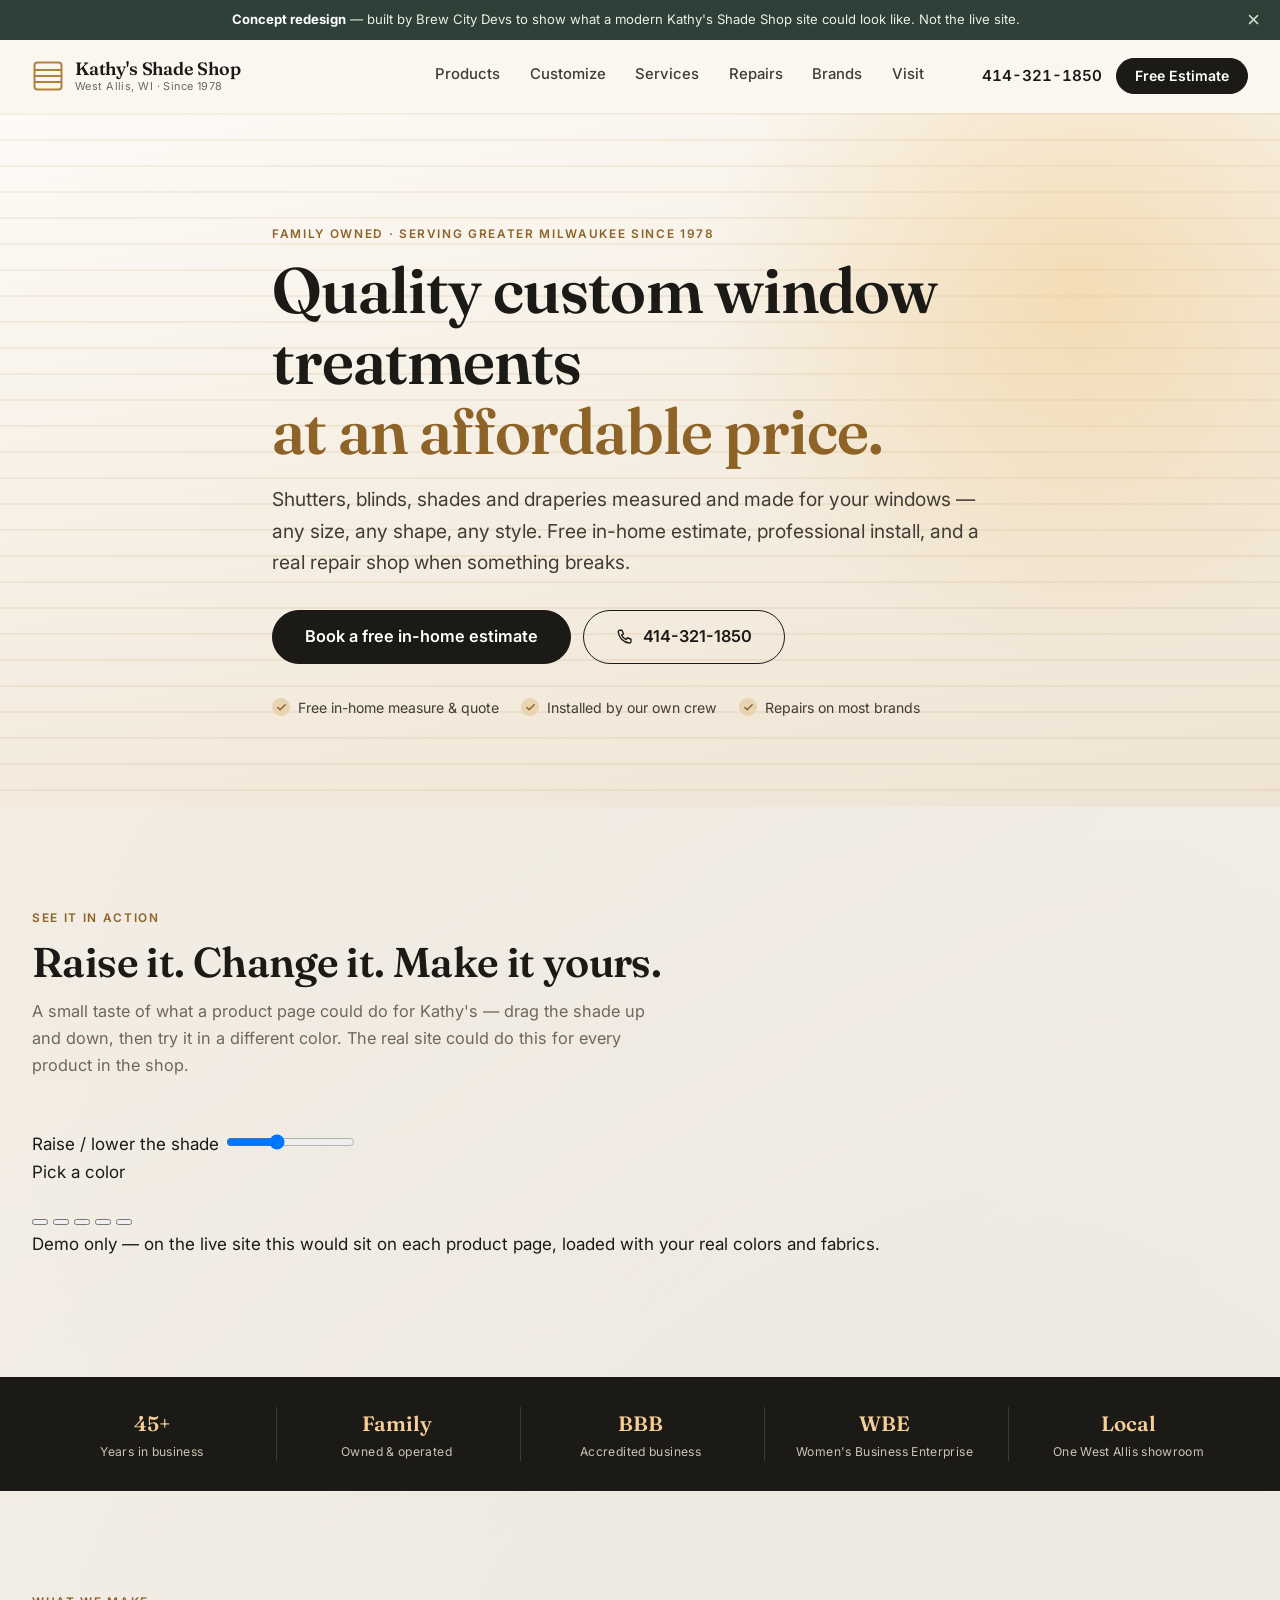
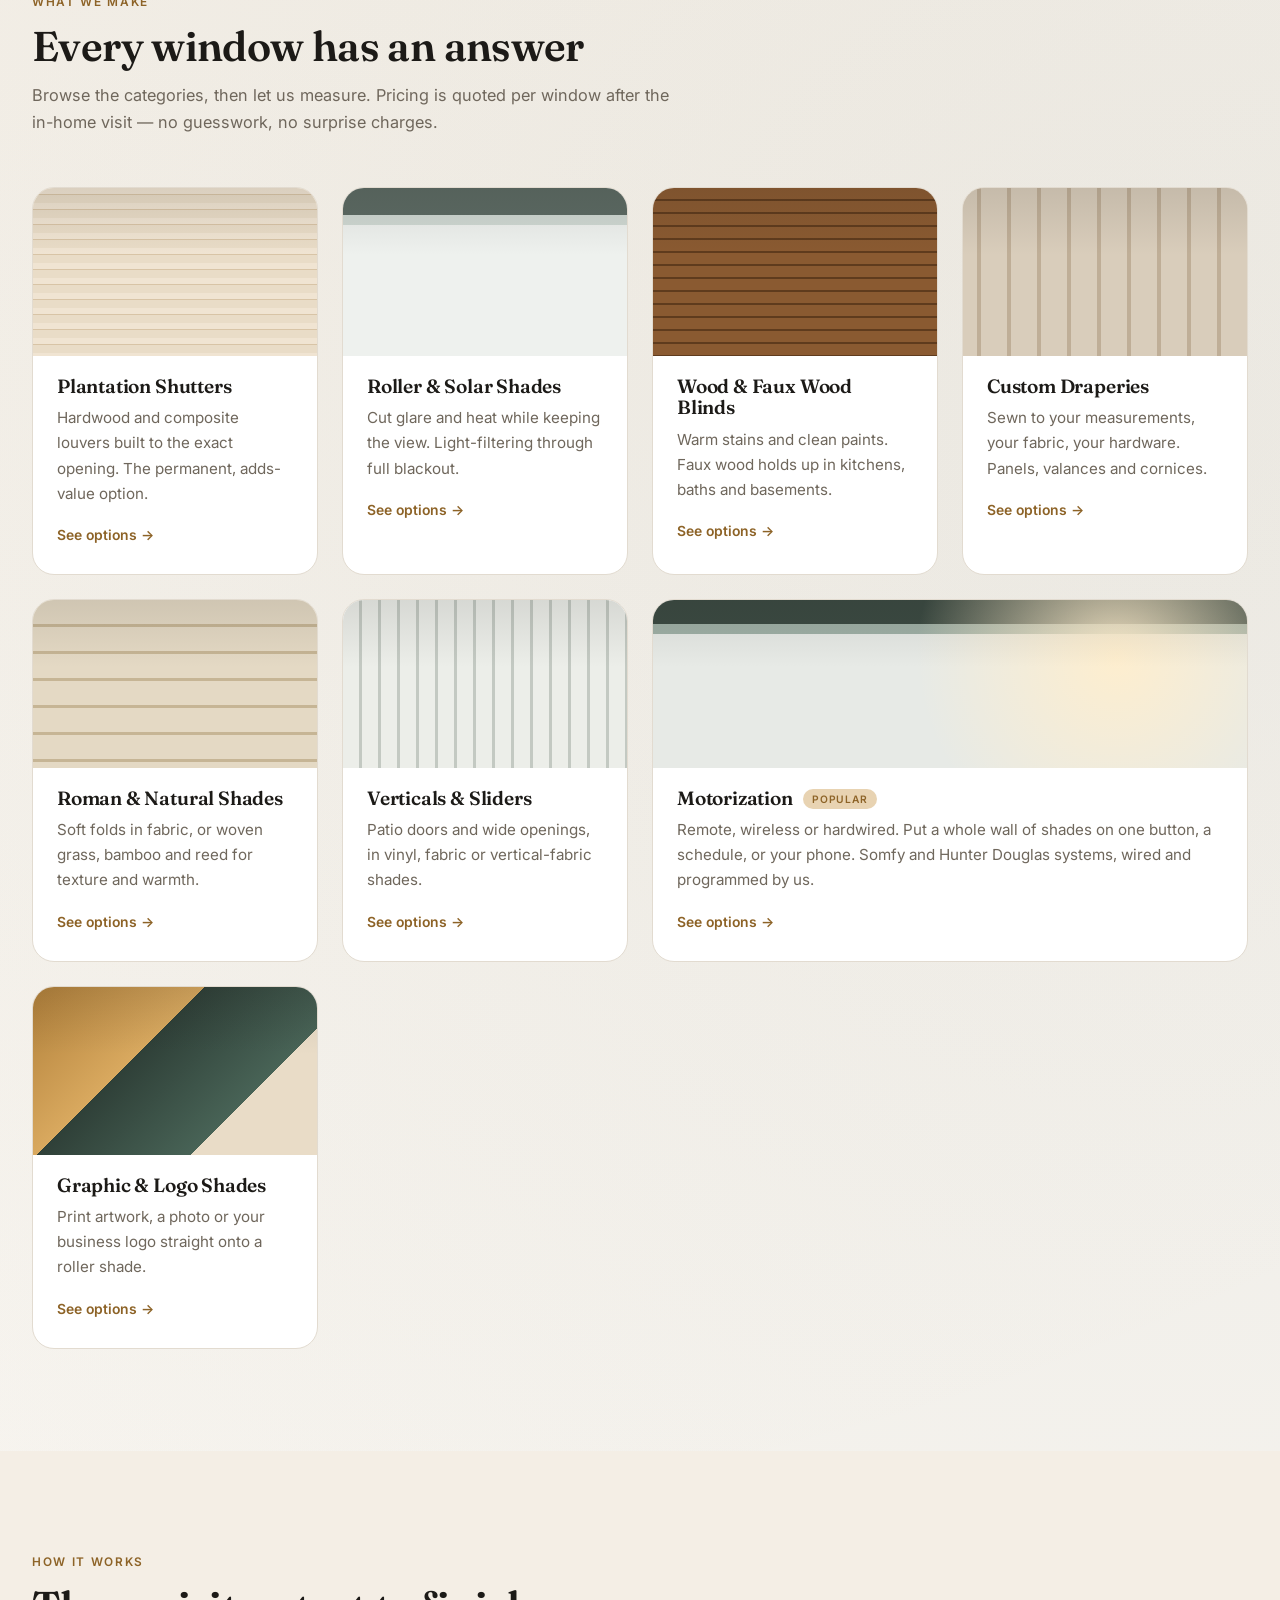
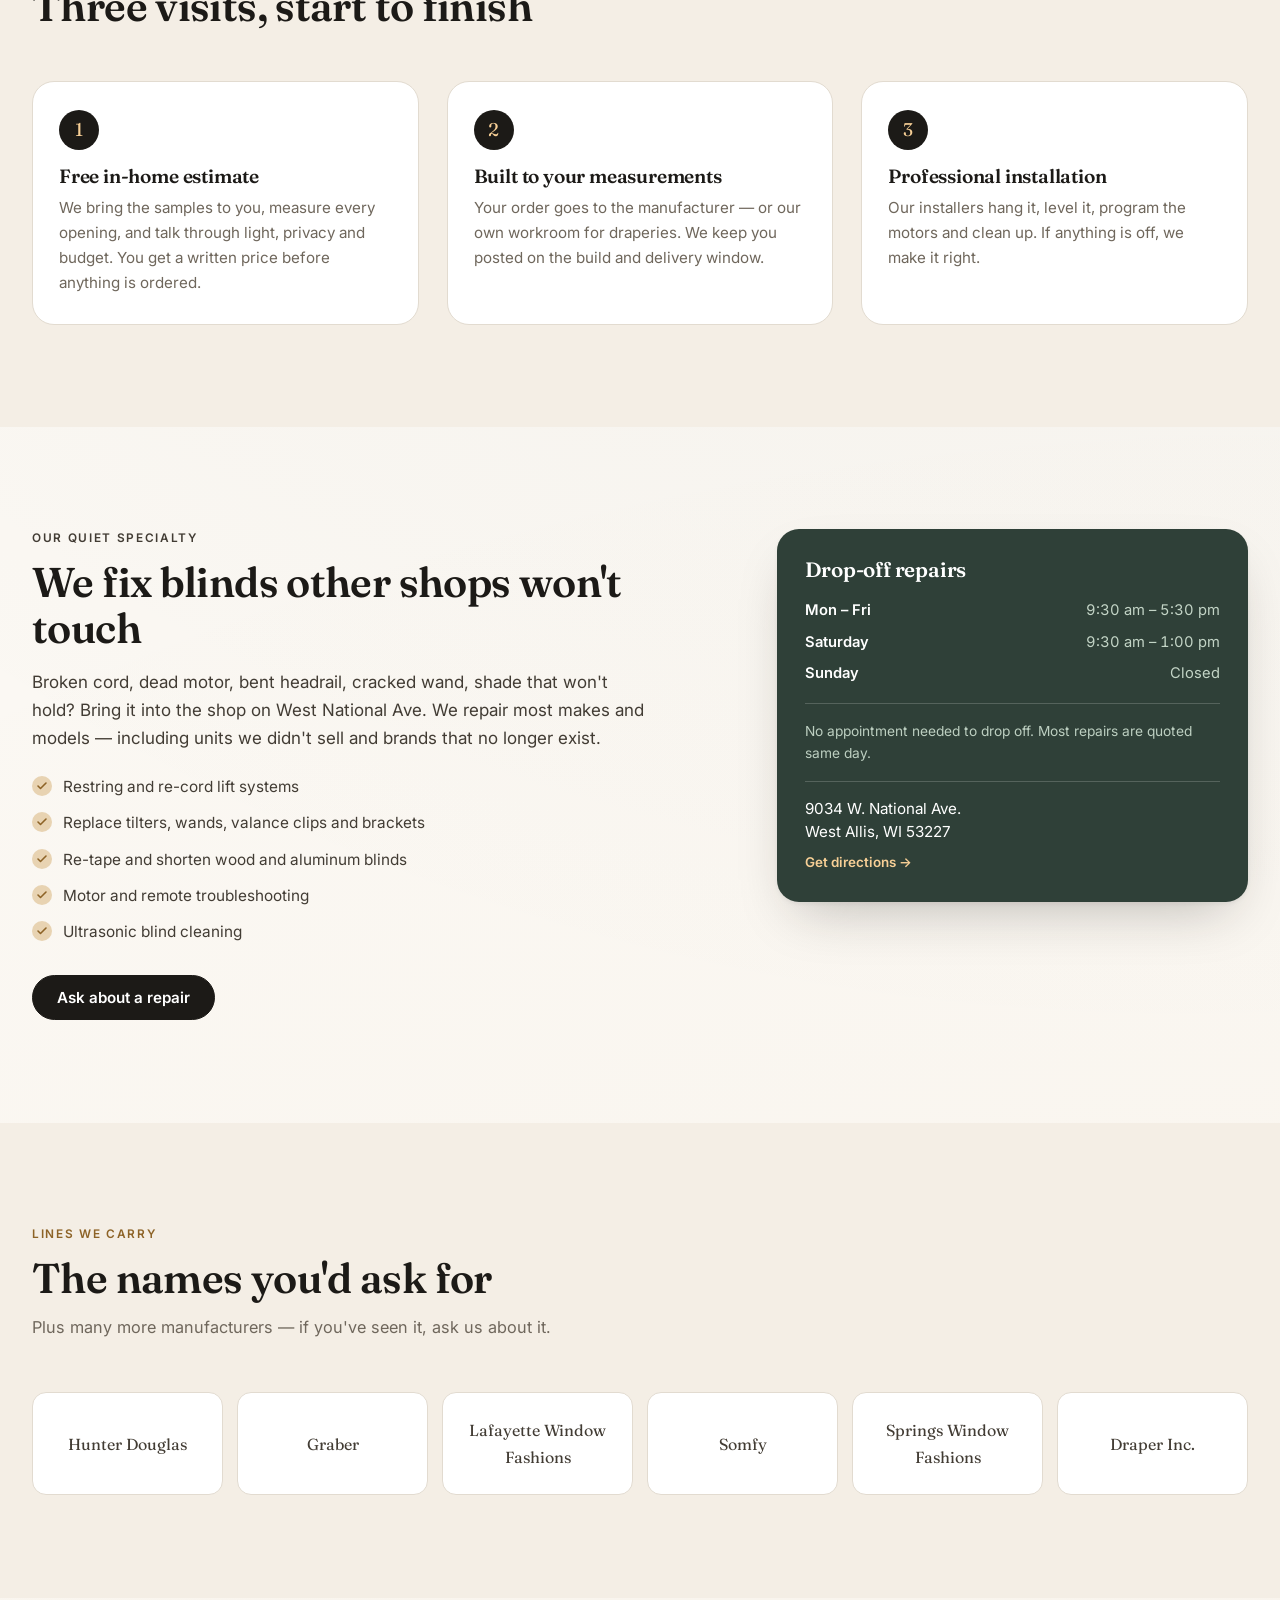
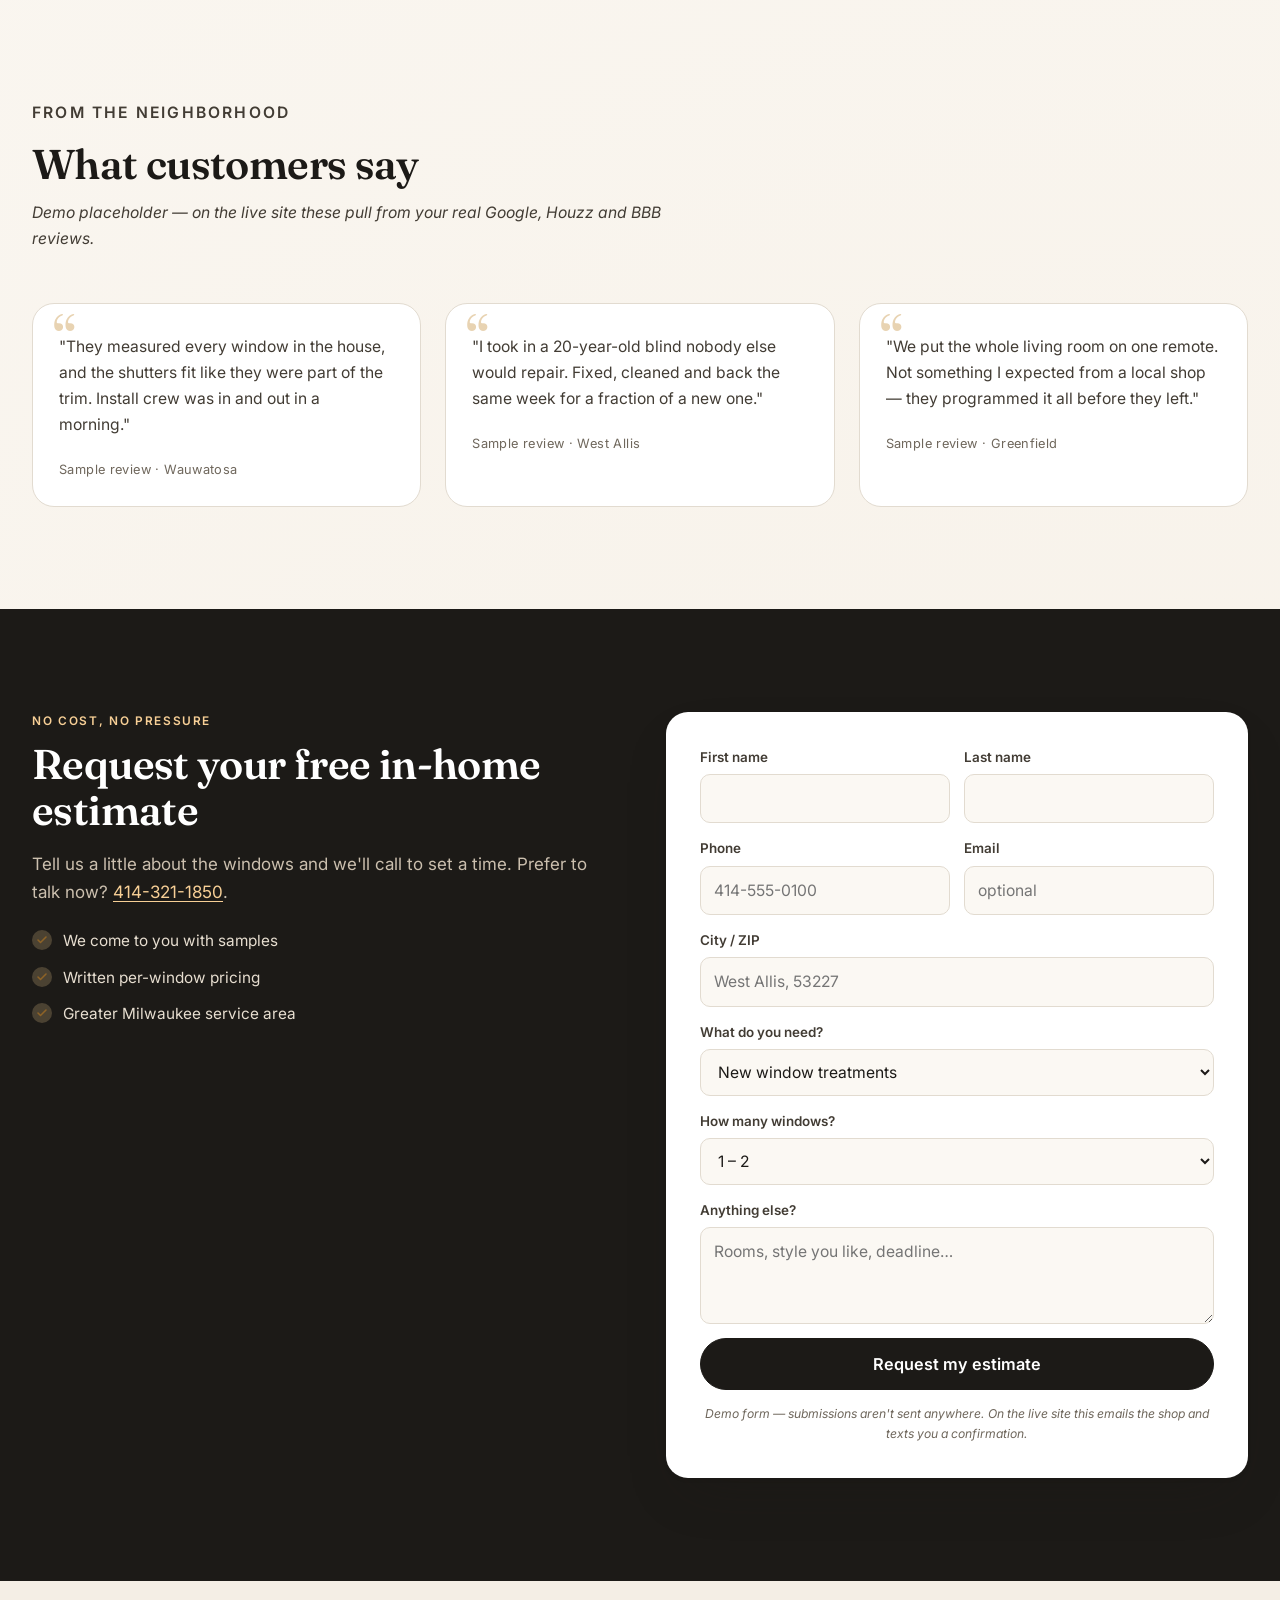
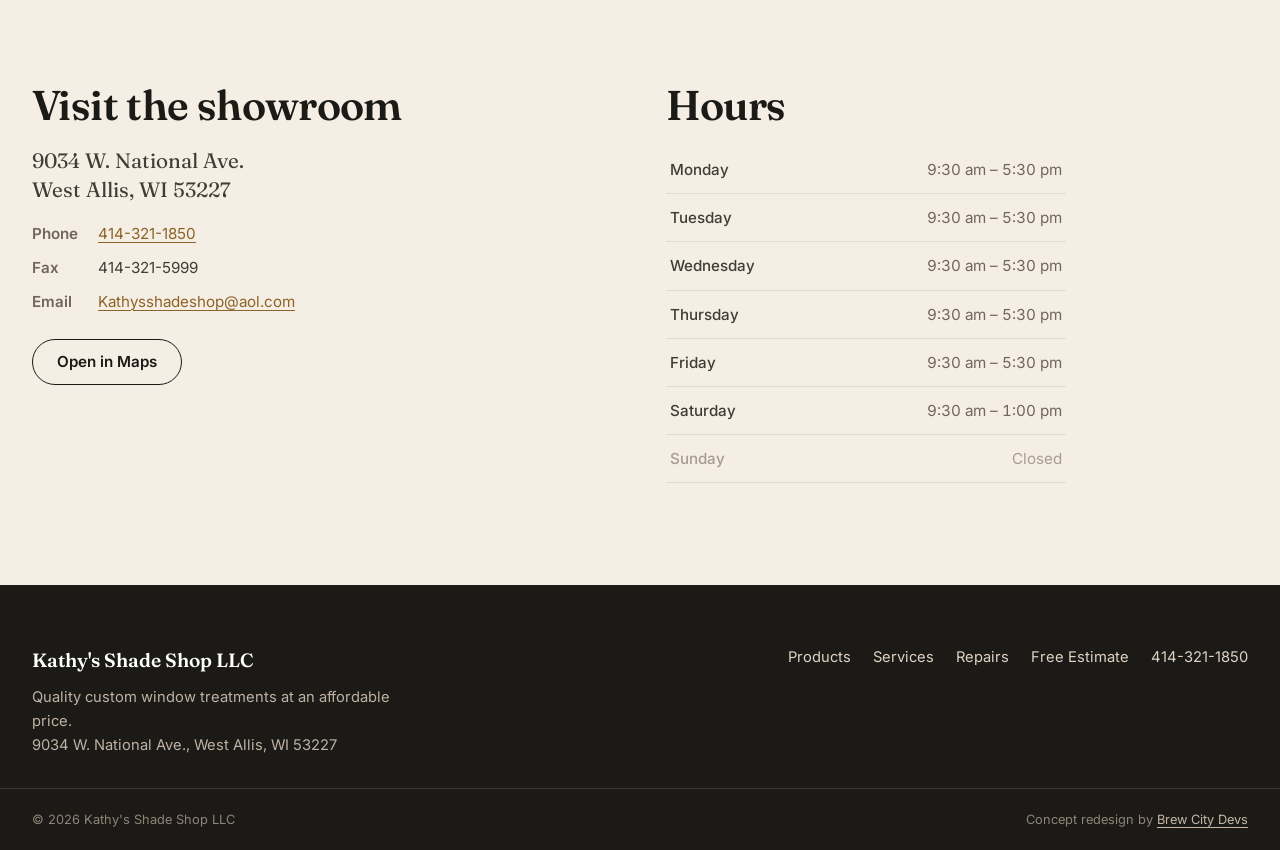
==== commit 0f6396a4: "Add interactive blind/shade customize demo (raise/lower + color swatches)" ====
--- a/index.html
+++ b/index.html
@@ -65,6 +65,7 @@
 
     <nav class="nav" id="nav" aria-label="Main">
       <a href="#products">Products</a>
+      <a href="#customize">Customize</a>
       <a href="#services">Services</a>
       <a href="#repairs">Repairs</a>
       <a href="#brands">Brands</a>
@@ -110,6 +111,49 @@
         <li>Installed by our own crew</li>
         <li>Repairs on most brands</li>
       </ul>
+    </div>
+  </section>
+
+  <!-- ───────────── INTERACTIVE CUSTOMIZE DEMO ───────────── -->
+  <section class="section demo" id="customize">
+    <div class="wrap">
+      <header class="sec-head">
+        <p class="eyebrow">See it in action</p>
+        <h2>Raise it. Change it. Make it yours.</h2>
+        <p class="sec-head__sub">A small taste of what a product page could do for Kathy's &mdash; drag the shade up and down, then try it in a different color. The real site could do this for every product in the shop.</p>
+      </header>
+
+      <div class="blind-demo">
+        <div class="blind-demo__window">
+          <div class="blind-demo__sky"></div>
+          <div class="blind-demo__panes" aria-hidden="true"></div>
+          <div class="blind-demo__blind" id="blindEl">
+            <div class="blind-demo__headrail"></div>
+            <div class="blind-demo__slats"></div>
+            <div class="blind-demo__bottombar">
+              <span class="blind-demo__pull" aria-hidden="true"></span>
+            </div>
+          </div>
+        </div>
+
+        <div class="blind-demo__controls">
+          <label class="blind-demo__range">
+            Raise / lower the shade
+            <input type="range" min="0" max="100" value="38" id="blindRange" aria-label="Raise or lower the shade">
+          </label>
+          <div>
+            <p class="blind-demo__label">Pick a color</p>
+            <div class="blind-demo__swatches" role="group" aria-label="Shade color">
+              <button type="button" class="is-active" data-color="#e9dcc7" style="--sw:#e9dcc7" aria-label="Birch"></button>
+              <button type="button" data-color="#8a5a31" style="--sw:#8a5a31" aria-label="Walnut"></button>
+              <button type="button" data-color="#4b5a52" style="--sw:#4b5a52" aria-label="Sage"></button>
+              <button type="button" data-color="#2c2c2c" style="--sw:#2c2c2c" aria-label="Graphite"></button>
+              <button type="button" data-color="#f4eee5" style="--sw:#f4eee5" aria-label="Linen"></button>
+            </div>
+          </div>
+          <p class="blind-demo__fine">Demo only &mdash; on the live site this would sit on each product page, loaded with your real colors and fabrics.</p>
+        </div>
+      </div>
     </div>
   </section>
 
--- a/styles.css
+++ b/styles.css
@@ -21,7 +21,7 @@
   --r-lg:22px;
   --shadow:0 1px 2px rgba(28,26,23,.05), 0 8px 24px -12px rgba(28,26,23,.18);
   --shadow-lg:0 2px 4px rgba(28,26,23,.05), 0 24px 56px -20px rgba(28,26,23,.28);
-  --wrap:1180px;
+  --wrap:1340px;
   --head-h:72px;
 }
 
@@ -29,7 +29,11 @@
 html{scroll-behavior:smooth;scroll-padding-top:calc(var(--head-h) + 16px);-webkit-text-size-adjust:100%}
 body{
   margin:0;
-  background:var(--paper);
+  background:
+    radial-gradient(circle at 10% 6%, rgba(177,128,58,.08), transparent 40%),
+    radial-gradient(circle at 92% 28%, rgba(47,64,56,.07), transparent 42%),
+    radial-gradient(circle at 100% 92%, rgba(177,128,58,.07), transparent 46%),
+    var(--paper);
   color:var(--ink);
   font:400 17px/1.65 Inter,system-ui,-apple-system,"Segoe UI",sans-serif;
   -webkit-font-smoothing:antialiased;
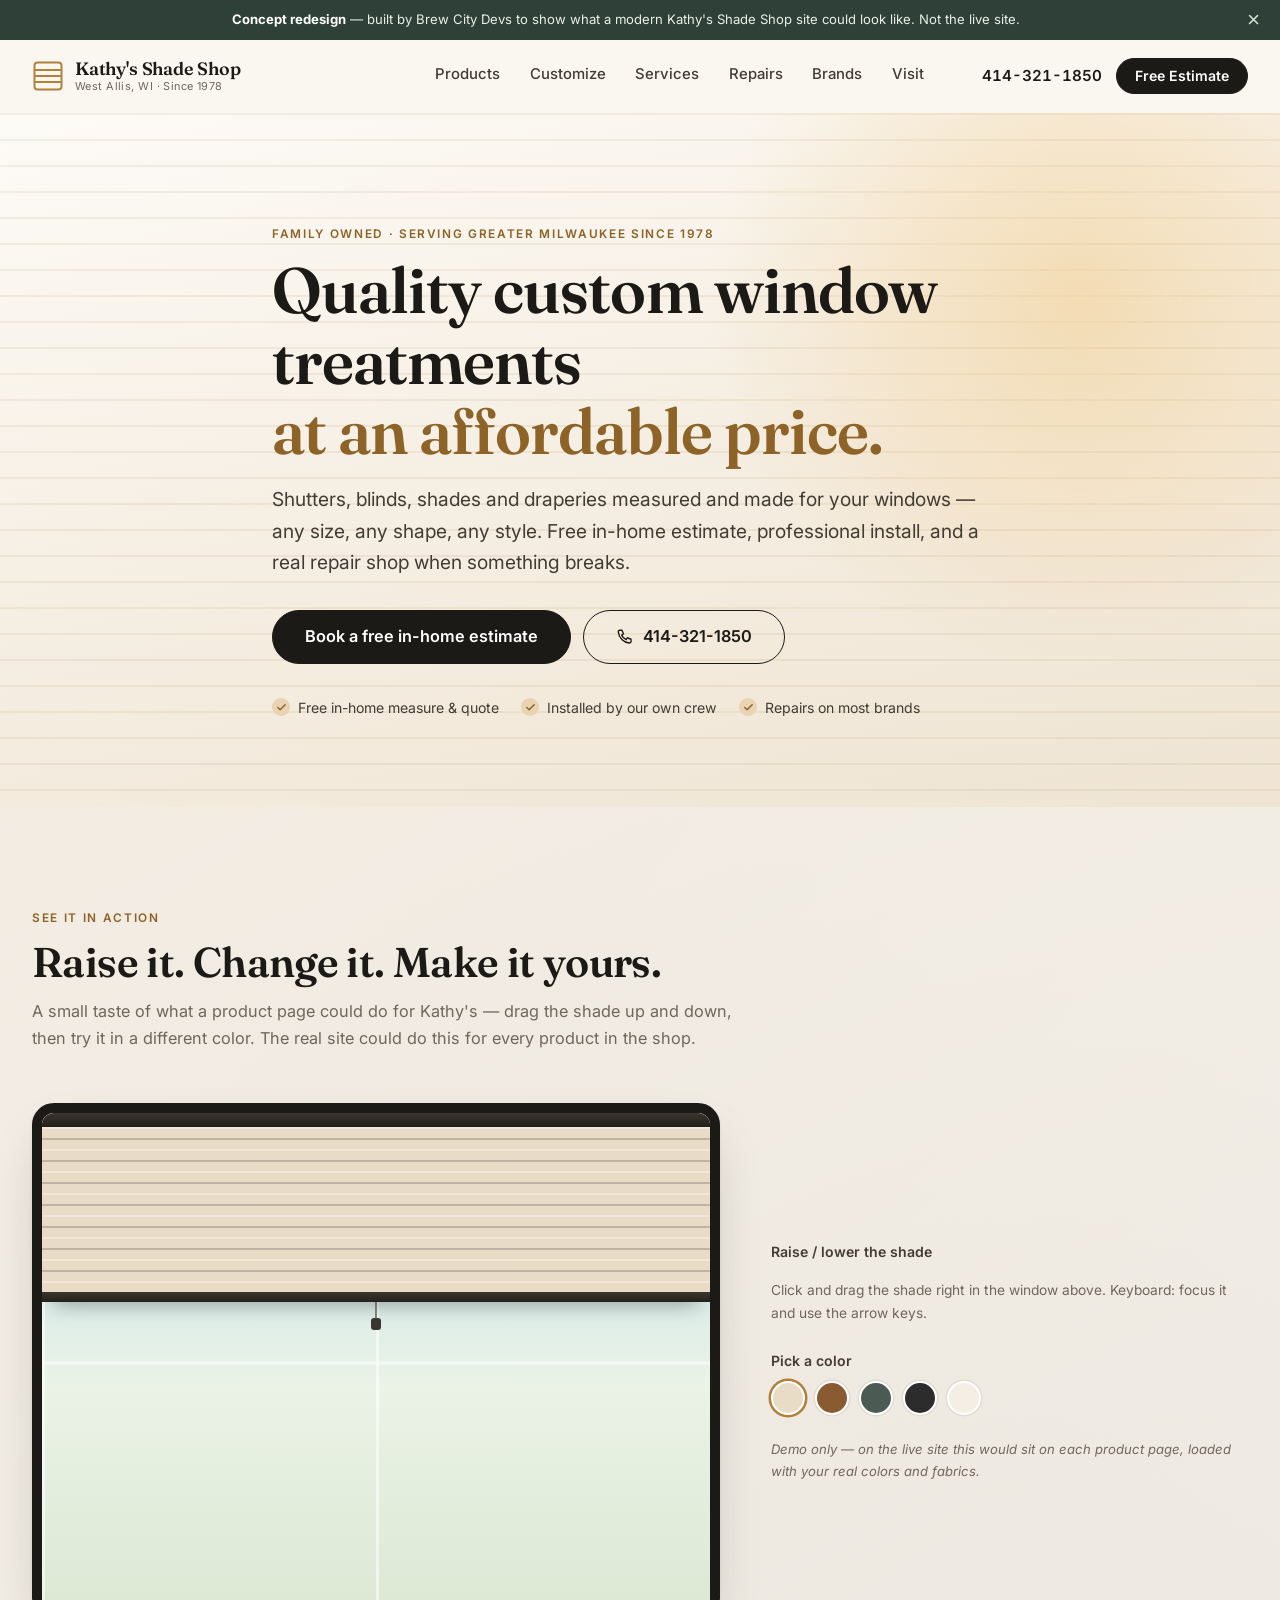
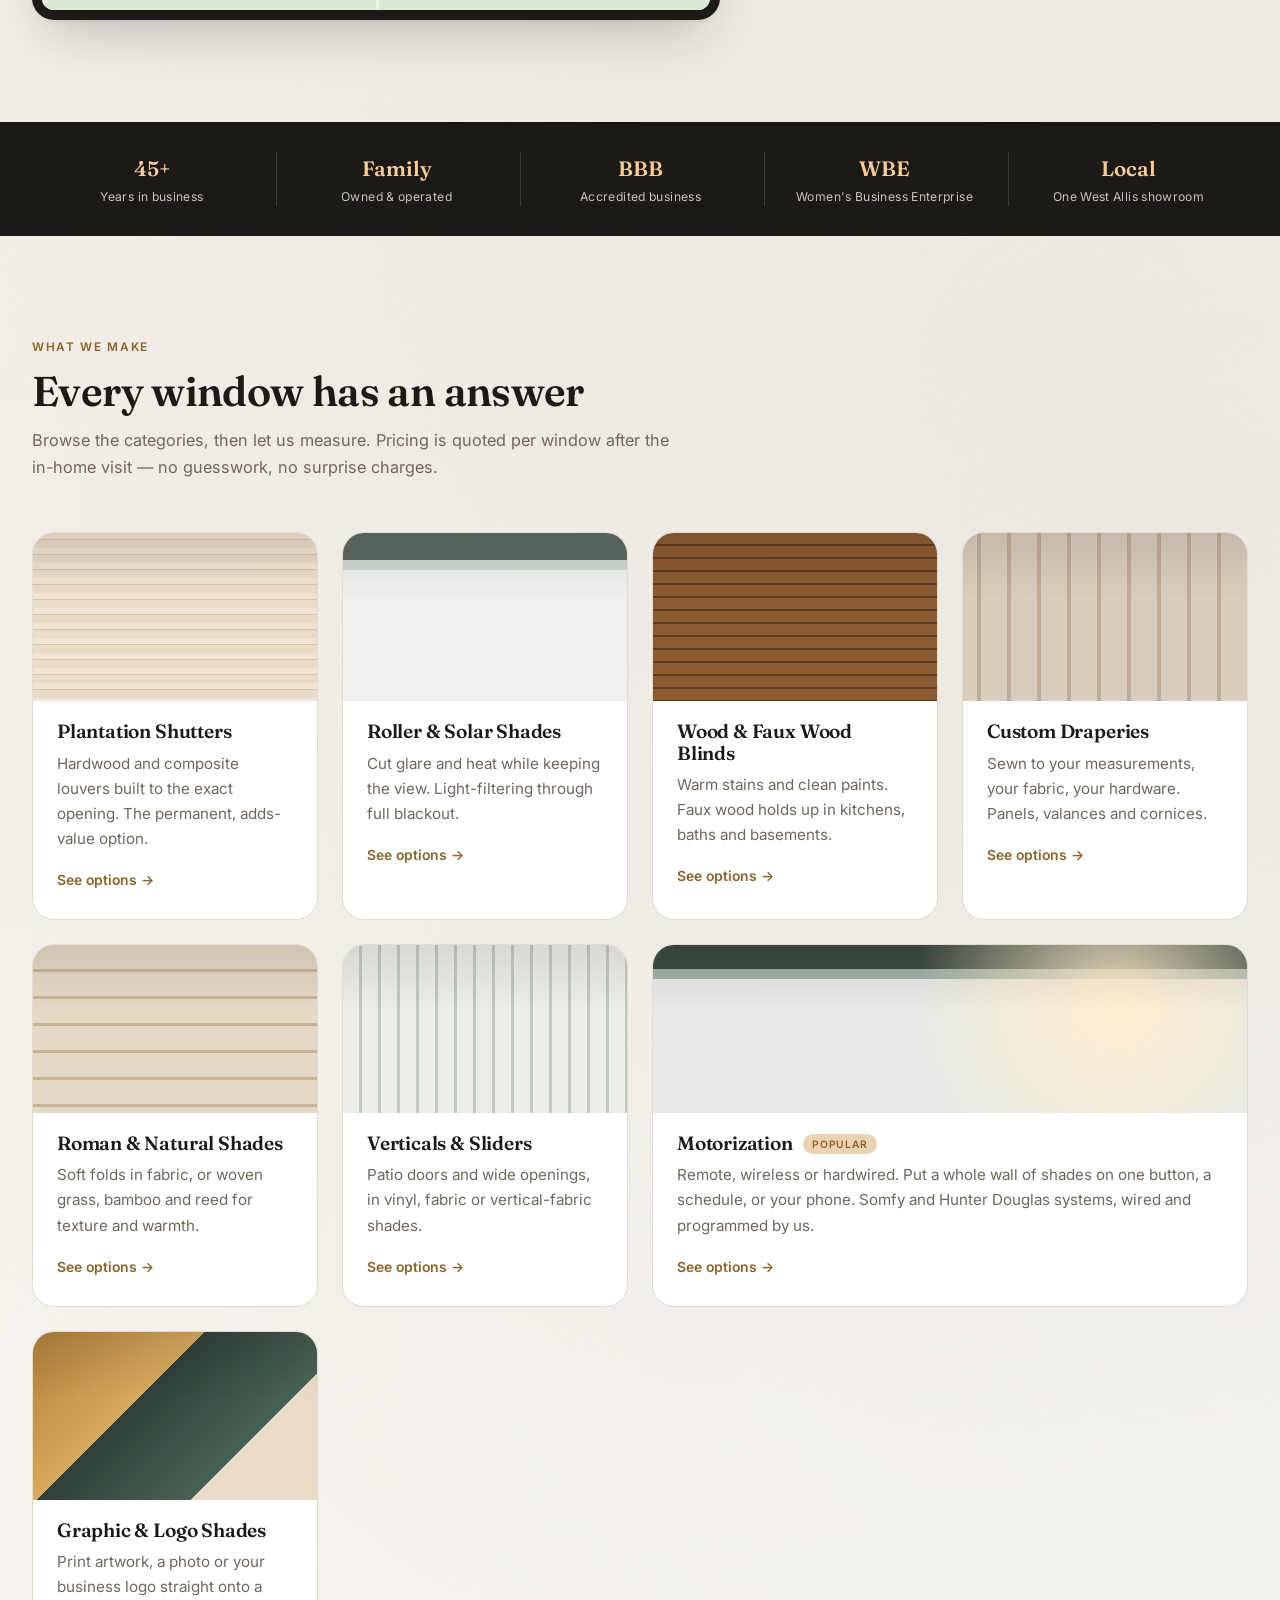
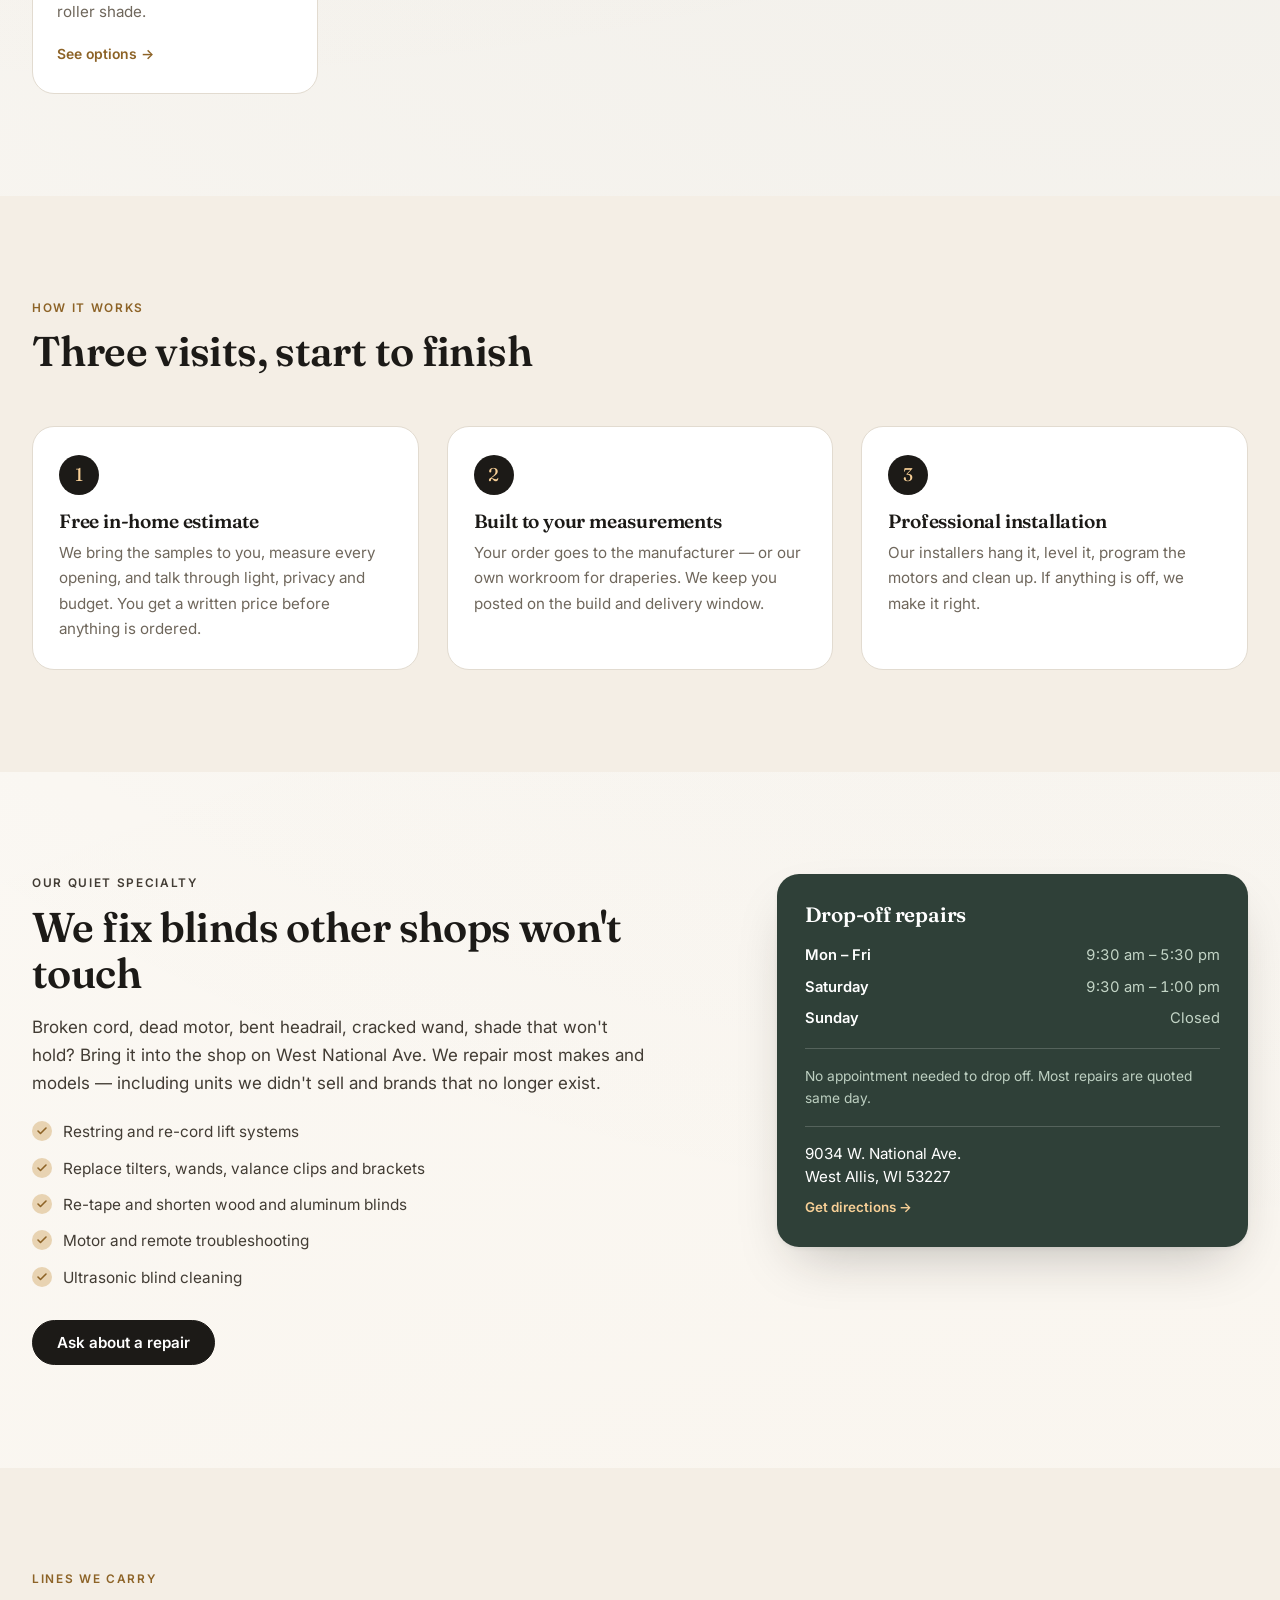
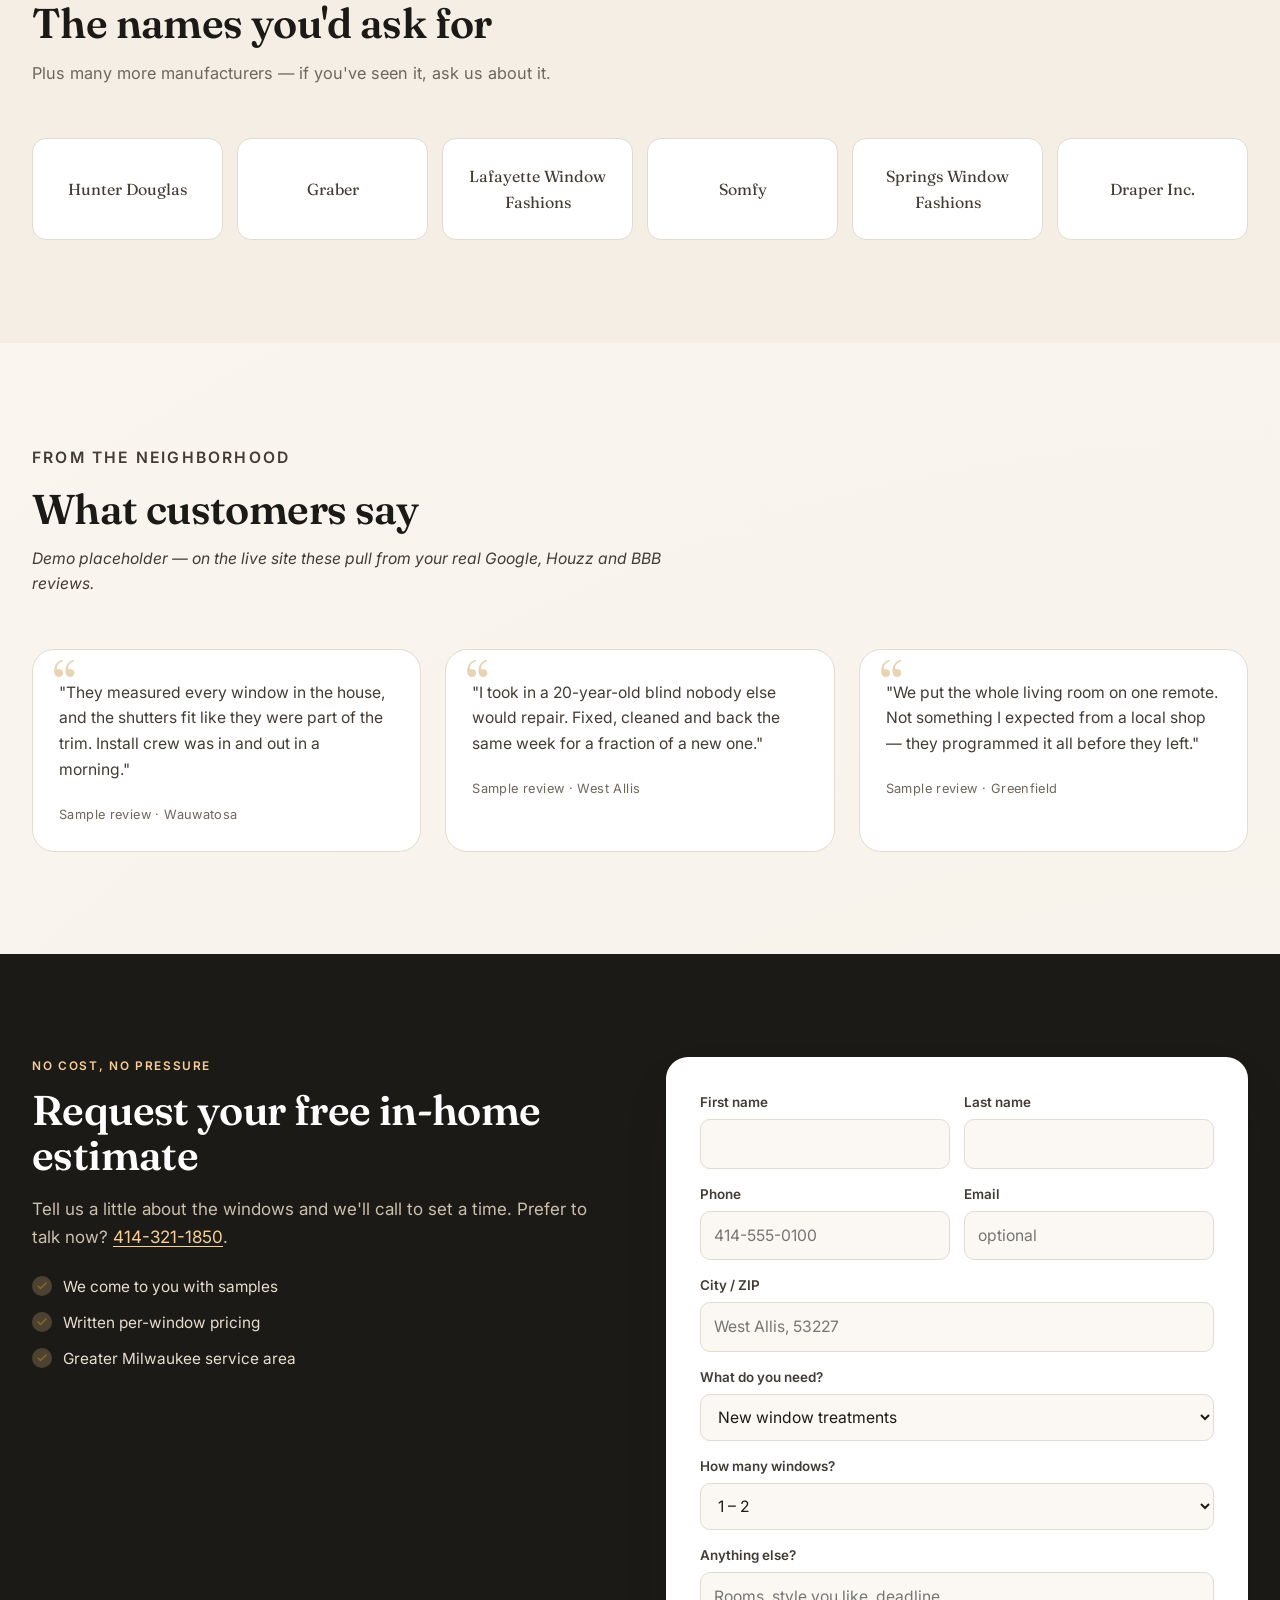
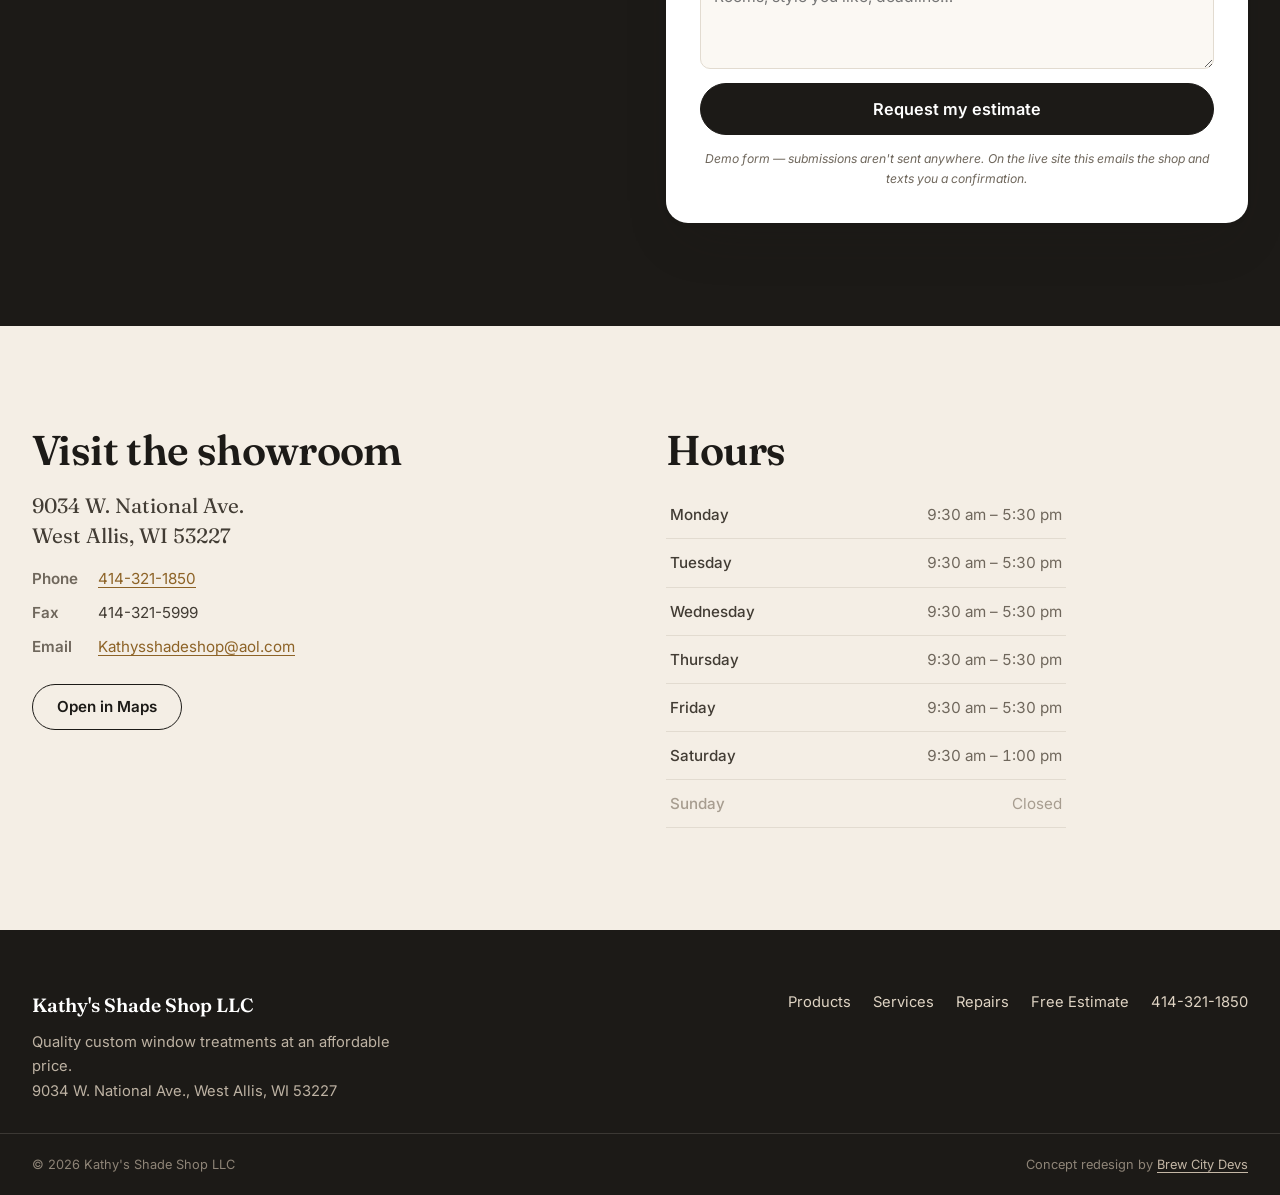
==== commit edcb6f5b: "Make the shade click-and-drag instead of a slider Drag the shade itself up/down in the demo window; " ====
--- a/index.html
+++ b/index.html
@@ -127,7 +127,7 @@
         <div class="blind-demo__window">
           <div class="blind-demo__sky"></div>
           <div class="blind-demo__panes" aria-hidden="true"></div>
-          <div class="blind-demo__blind" id="blindEl">
+          <div class="blind-demo__blind" id="blindEl" tabindex="0" role="slider" aria-label="Raise or lower the shade" aria-valuemin="0" aria-valuemax="100" aria-valuenow="38" aria-orientation="vertical">
             <div class="blind-demo__headrail"></div>
             <div class="blind-demo__slats"></div>
             <div class="blind-demo__bottombar">
@@ -137,10 +137,10 @@
         </div>
 
         <div class="blind-demo__controls">
-          <label class="blind-demo__range">
-            Raise / lower the shade
-            <input type="range" min="0" max="100" value="38" id="blindRange" aria-label="Raise or lower the shade">
-          </label>
+          <div class="blind-demo__hint">
+            <p class="blind-demo__label">Raise / lower the shade</p>
+            <p class="blind-demo__hint__sub">Click and drag the shade right in the window above. Keyboard: focus it and use the arrow keys.</p>
+          </div>
           <div>
             <p class="blind-demo__label">Pick a color</p>
             <div class="blind-demo__swatches" role="group" aria-label="Shade color">
--- a/styles.css
+++ b/styles.css
@@ -153,6 +153,80 @@
   background:var(--brass-lt) url("data:image/svg+xml,%3Csvg xmlns='http://www.w3.org/2000/svg' viewBox='0 0 24 24' fill='none' stroke='%238d6327' stroke-width='3.2' stroke-linecap='round' stroke-linejoin='round'%3E%3Cpath d='M20 6L9 17l-5-5'/%3E%3C/svg%3E") center/11px no-repeat;
 }
 
+/* ---------- interactive customize demo (blinds/shades) ---------- */
+.demo .sec-head{max-width:720px}
+.blind-demo{
+  display:grid;grid-template-columns:1.3fr .9fr;gap:clamp(28px,4vw,56px);
+  align-items:center;
+}
+.blind-demo__window{
+  position:relative;aspect-ratio:4/3;border-radius:var(--r-lg);overflow:hidden;
+  box-shadow:var(--shadow-lg);border:10px solid var(--ink);
+}
+.blind-demo__sky{
+  position:absolute;inset:0;
+  background:linear-gradient(180deg,#bfe0f0 0%,#eaf3e6 55%,#dce8d4 100%);
+}
+.blind-demo__panes{
+  position:absolute;inset:0;pointer-events:none;
+  background-image:
+    linear-gradient(90deg, rgba(255,255,255,.55) 0 3px, transparent 3px 50%),
+    linear-gradient(180deg, rgba(255,255,255,.55) 0 3px, transparent 3px 50%);
+  background-size:50% 50%;
+}
+.blind-demo__blind{
+  --blind-h:38%;
+  --slat-color:#e9dcc7;
+  position:absolute;top:0;left:0;right:0;height:var(--blind-h);
+  display:flex;flex-direction:column;
+  transition:height .45s cubic-bezier(.4,0,.2,1);
+  box-shadow:0 14px 20px -12px rgba(0,0,0,.35);
+  cursor:grab;touch-action:none;
+}
+.blind-demo__blind:active,
+.blind-demo__blind.is-dragging{
+  cursor:grabbing;transition:none;
+}
+.blind-demo__blind:focus-visible{outline:2.5px solid var(--brass);outline-offset:3px}
+.blind-demo__headrail{
+  height:14px;flex:0 0 auto;background:linear-gradient(180deg,#3a362f,#232019);
+}
+.blind-demo__slats{
+  flex:1 1 auto;background-color:var(--slat-color);
+  background-image:repeating-linear-gradient(180deg,
+    rgba(255,255,255,.32) 0 2px,
+    rgba(0,0,0,0) 2px 11px,
+    rgba(0,0,0,.18) 11px 13px,
+    rgba(0,0,0,0) 13px 22px);
+  transition:background-color .35s ease;
+}
+.blind-demo__bottombar{
+  position:relative;height:10px;flex:0 0 auto;
+  background:linear-gradient(180deg,#3a362f,#232019);
+}
+.blind-demo__pull{
+  position:absolute;left:50%;top:100%;transform:translateX(-50%);
+  width:2px;height:22px;background:rgba(35,32,25,.5);
+}
+.blind-demo__pull::after{
+  content:"";position:absolute;left:50%;bottom:-6px;transform:translateX(-50%);
+  width:10px;height:12px;border-radius:3px;background:#3a362f;
+}
+
+.blind-demo__controls{display:grid;gap:24px}
+.blind-demo__hint{display:grid;gap:6px}
+.blind-demo__hint__sub{font-size:.86rem;color:var(--muted);margin:0}
+.blind-demo__label{font-size:.88rem;font-weight:600;color:var(--ink-2);margin:0 0 .6rem}
+.blind-demo__swatches{display:flex;gap:10px}
+.blind-demo__swatches button{
+  width:34px;height:34px;border-radius:50%;border:2px solid var(--white);
+  background:var(--sw);cursor:pointer;box-shadow:0 0 0 1.5px var(--line);
+  transition:transform .15s,box-shadow .15s;padding:0;
+}
+.blind-demo__swatches button:hover{transform:translateY(-2px)}
+.blind-demo__swatches button.is-active{box-shadow:0 0 0 2.5px var(--brass)}
+.blind-demo__fine{font-size:.82rem;color:var(--muted);font-style:italic;margin:0}
+
 /* ---------- trust strip ---------- */
 .trust{background:var(--ink);color:#f3ece1}
 .trust__in{
@@ -377,6 +451,7 @@
   .card--wide{grid-column:span 1}
   .split__in{grid-template-columns:1fr}
   .quote__in{grid-template-columns:1fr}
+  .blind-demo{grid-template-columns:1fr}
   .trust__in{grid-template-columns:repeat(3,1fr);gap:18px 4px}
   .trust__item:nth-child(4){border-left:0}
 }
